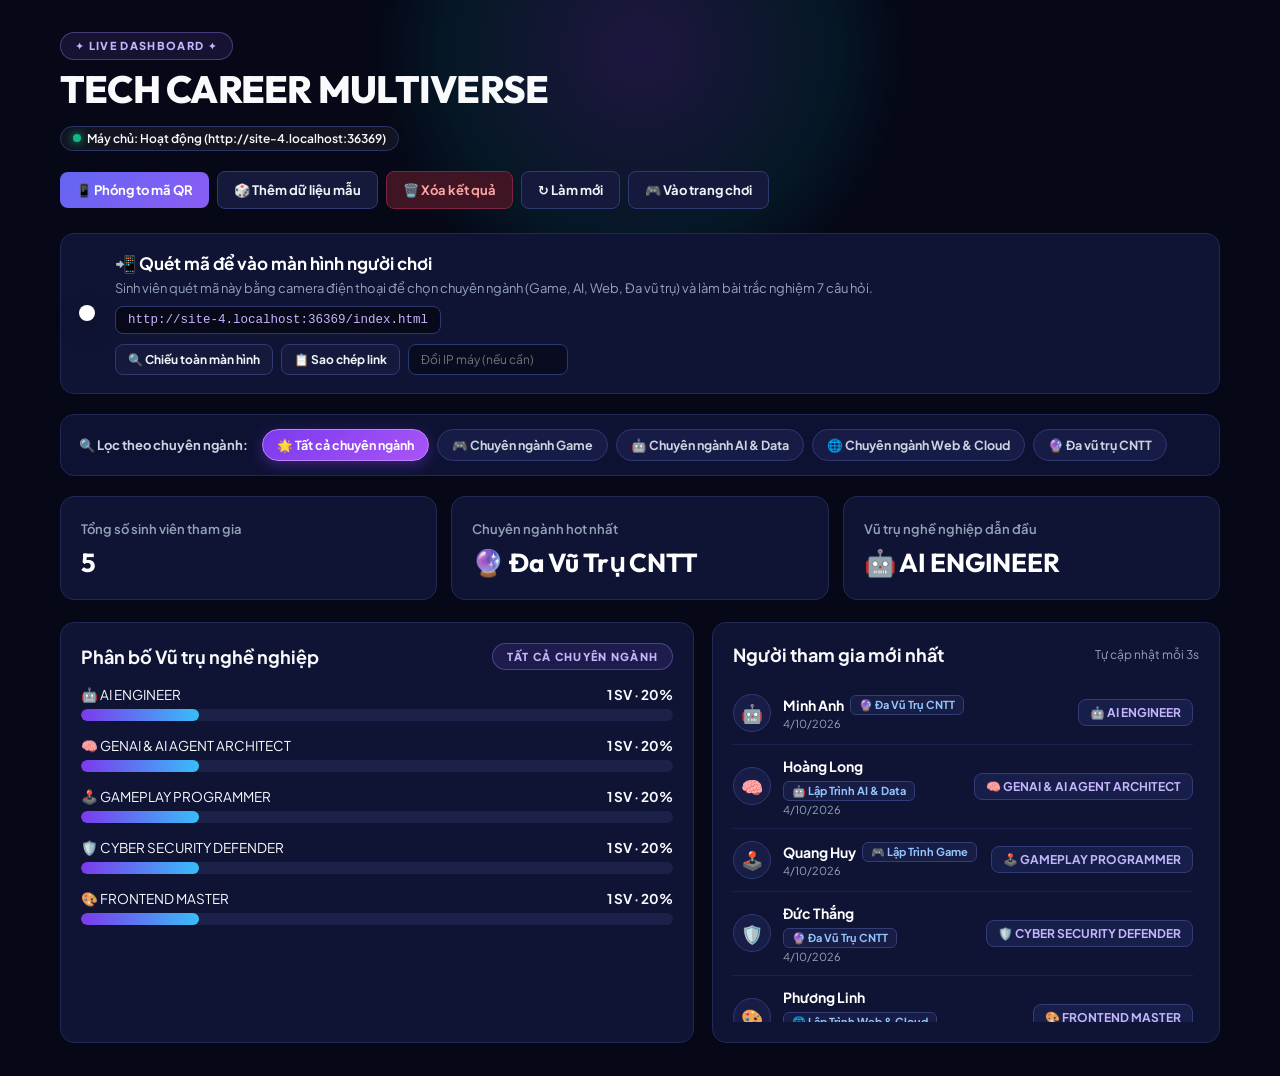
==== admin.html @ b435159c "feat: add multi-major expansion for Game Dev, AI Programming, Web Cloud and IT Multiverse with rich " ====
<!doctype html>
<html lang="vi">
<head>
  <meta charset="UTF-8">
  <meta name="viewport" content="width=device-width,initial-scale=1">
  <title>Tech & Game & AI Multiverse — Live Admin Dashboard</title>
  <link rel="stylesheet" href="css/style.css">
  <link rel="preconnect" href="https://fonts.googleapis.com">
  <link rel="preconnect" href="https://fonts.gstatic.com" crossorigin>
  <link href="https://fonts.googleapis.com/css2?family=Outfit:wght@400;500;600;700;800;900&family=Plus+Jakarta+Sans:wght@400;500;600;700&display=swap" rel="stylesheet">
</head>
<body class="admin-body">
  <div class="bg-glow"></div>
  <main class="admin">
    <header>
      <div>
        <div class="badge">✦ LIVE DASHBOARD ✦</div>
        <h1>TECH CAREER MULTIVERSE</h1>
        <div class="status-pill" id="statusBadge">
          <span class="status-dot" id="statusDot"></span>
          <span id="statusText">Đang kết nối máy chủ...</span>
        </div>
      </div>
      <div class="admin-toolbar">
        <button class="secondary btn-accent" onclick="openQrModal()">📱 Phóng to mã QR</button>
        <button class="secondary" onclick="seedDemoData()">🎲 Thêm dữ liệu mẫu</button>
        <button class="secondary btn-danger" onclick="resetAllData()">🗑️ Xóa kết quả</button>
        <button class="secondary" onclick="loadDashboard()">↻ Làm mới</button>
        <a href="index.html" class="secondary" style="text-decoration:none;display:inline-flex;align-items:center;">🎮 Vào trang chơi</a>
      </div>
    </header>

    <!-- QR Code Quick Card -->
    <section class="qr-card">
      <div id="qrCodePreview" class="qr-container"></div>
      <div class="qr-info">
        <h3>📲 Quét mã để vào màn hình người chơi</h3>
        <p>Sinh viên quét mã này bằng camera điện thoại để chọn chuyên ngành (Game, AI, Web, Đa vũ trụ) và làm bài trắc nghiệm 7 câu hỏi.</p>
        <div>
          <span class="qr-url-badge" id="playerUrlDisplay">Đang tải link...</span>
        </div>
        <div class="qr-actions">
          <button type="button" class="secondary btn-sm" onclick="openQrModal()">🔍 Chiếu toàn màn hình</button>
          <button type="button" class="secondary btn-sm" onclick="copyPlayerUrl()">📋 Sao chép link</button>
          <input type="text" id="customHostInput" class="qr-ip-input" placeholder="Đổi IP máy (nếu cần)" title="Nhập IP LAN (ví dụ: 192.168.1.8) rồi ấn Enter">
        </div>
      </div>
    </section>

    <!-- Track Filter Bar -->
    <section class="filter-section">
      <div class="filter-title">🔍 Lọc theo chuyên ngành:</div>
      <div class="filter-pills" id="trackFilterPills">
        <button type="button" class="filter-pill active" data-filter="all">🌟 Tất cả chuyên ngành</button>
        <button type="button" class="filter-pill" data-filter="gameDev">🎮 Chuyên ngành Game</button>
        <button type="button" class="filter-pill" data-filter="aiFuture">🤖 Chuyên ngành AI & Data</button>
        <button type="button" class="filter-pill" data-filter="webDev">🌐 Chuyên ngành Web & Cloud</button>
        <button type="button" class="filter-pill" data-filter="itGeneral">🔮 Đa vũ trụ CNTT</button>
      </div>
    </section>

    <!-- Metrics -->
    <section class="stats">
      <div class="metric">
        <span>Tổng số sinh viên tham gia</span>
        <strong id="total">0</strong>
      </div>
      <div class="metric">
        <span>Chuyên ngành hot nhất</span>
        <strong id="topTrack">—</strong>
      </div>
      <div class="metric">
        <span>Vũ trụ nghề nghiệp dẫn đầu</span>
        <strong id="leader">—</strong>
      </div>
    </section>

    <!-- Distribution & Participants Grid -->
    <section class="admin-grid">
      <div class="panel">
        <div style="display:flex;justify-content:space-between;align-items:center;margin-bottom:16px;">
          <h2 style="margin:0;">Phân bố Vũ trụ nghề nghiệp</h2>
          <span id="distributionTrackName" class="badge">TẤT CẢ</span>
        </div>
        <div id="bars"></div>
      </div>
      <div class="panel">
        <div style="display:flex;justify-content:space-between;align-items:center;margin-bottom:16px;">
          <h2 style="margin:0;">Người tham gia mới nhất</h2>
          <small id="updateNotice" style="color:var(--muted);font-size:12px;">Tự cập nhật mỗi 3s</small>
        </div>
        <div id="recent"></div>
      </div>
    </section>
  </main>

  <!-- Fullscreen QR Modal for Projectors -->
  <div id="qrModal" class="modal-overlay" onclick="closeQrModal(event)">
    <div class="modal-content" onclick="event.stopPropagation()">
      <button class="modal-close" onclick="closeQrModal()">&times;</button>
      <div class="badge">THAM GIA NGAY</div>
      <h2 style="margin:12px 0 6px">Quét mã để chọn chuyên ngành & khám phá</h2>
      <p style="margin:0 0 14px;color:var(--muted)">Dùng camera điện thoại để quét mã bên dưới:</p>
      <div id="bigQrCode" class="big-qr"></div>
      <div class="qr-url-badge" id="modalUrlDisplay" style="font-size:14px;margin-bottom:12px"></div>
      <p class="tiny" style="color:var(--muted)">Hỗ trợ Game Dev, Lập trình AI, Web Dev và Đa vũ trụ CNTT</p>
    </div>
  </div>

  <script src="js/qrcode.min.js"></script>
  <script src="js/admin.js"></script>
</body>
</html>
---- css/style.css ----
/* =========================================================
   TECH & GAME & AI CAREER MULTIVERSE — DESIGN SYSTEM
   ========================================================= */

* {
  box-sizing: border-box;
}

:root {
  --bg: #070918;
  --bg-gradient: radial-gradient(circle at 50% -20%, #2f1d64 0%, #0d1028 45%, #070918 80%);
  --card: rgba(16, 20, 48, 0.92);
  --card-border: rgba(99, 102, 241, 0.22);
  --card-hover: rgba(26, 32, 72, 0.95);
  --text: #f8fafc;
  --muted: #94a3b8;
  --line: #222953;
  --accent: #8b5cf6;
  --accent-light: #c084fc;
  --accent-glow: rgba(139, 92, 246, 0.35);
  --game-color: #ff6b81;
  --ai-color: #00d2d3;
  --web-color: #54a0ff;
  --radius-lg: 24px;
  --radius-md: 14px;
  --radius-sm: 8px;
}

body {
  margin: 0;
  font-family: 'Plus Jakarta Sans', 'Outfit', Inter, ui-sans-serif, system-ui, -apple-system, sans-serif;
  background: var(--bg-gradient);
  background-color: var(--bg);
  color: var(--text);
  min-height: 100vh;
  position: relative;
  overflow-x: hidden;
  -webkit-font-smoothing: antialiased;
}

.bg-glow {
  position: fixed;
  top: -150px;
  left: 50%;
  transform: translateX(-50%);
  width: 650px;
  height: 400px;
  background: radial-gradient(circle, rgba(139, 92, 246, 0.18) 0%, rgba(0, 210, 211, 0.08) 50%, transparent 70%);
  pointer-events: none;
  z-index: 0;
}

button, input, select {
  font: inherit;
}

.shell {
  min-height: 100vh;
  display: grid;
  place-items: center;
  padding: 24px 16px;
  position: relative;
  z-index: 1;
}

.card {
  width: min(100%, 580px);
  background: var(--card);
  backdrop-filter: blur(16px);
  -webkit-backdrop-filter: blur(16px);
  border: 1px solid var(--card-border);
  border-radius: var(--radius-lg);
  padding: 30px 24px;
  box-shadow: 0 25px 80px rgba(0, 0, 0, 0.55), 0 0 40px rgba(139, 92, 246, 0.08);
}

.hero {
  text-align: center;
}

.badge {
  display: inline-flex;
  align-items: center;
  gap: 6px;
  padding: 6px 14px;
  background: rgba(139, 92, 246, 0.12);
  border: 1px solid rgba(167, 139, 250, 0.35);
  border-radius: 999px;
  font-size: 11px;
  font-weight: 800;
  letter-spacing: 0.12em;
  color: #c4b5fd;
  text-transform: uppercase;
}

.orbit {
  font-size: 52px;
  margin: 18px 0 6px;
  display: inline-block;
  animation: floatOrb 3s ease-in-out infinite alternate;
}

@keyframes floatOrb {
  0% { transform: translateY(0px) rotate(0deg); }
  100% { transform: translateY(-8px) rotate(6deg); }
}

h1 {
  font-family: 'Outfit', sans-serif;
  font-size: clamp(30px, 7vw, 44px);
  font-weight: 800;
  line-height: 1.15;
  margin: 12px 0 10px;
  letter-spacing: -0.02em;
}

h1 span {
  background: linear-gradient(135deg, #a78bfa 0%, #38bdf8 50%, #f472b6 100%);
  -webkit-background-clip: text;
  -webkit-text-fill-color: transparent;
}

.hero-sub {
  color: var(--muted);
  line-height: 1.6;
  font-size: 14.5px;
  margin: 0 0 20px;
}

form {
  text-align: left;
  margin-top: 20px;
}

.form-group {
  margin-bottom: 20px;
}

label {
  display: block;
  font-size: 13.5px;
  font-weight: 700;
  margin: 0 0 9px;
  color: #e2e8f0;
}

input {
  width: 100%;
  padding: 15px 18px;
  border-radius: var(--radius-md);
  border: 1px solid #333d6b;
  background: #090c20;
  color: #fff;
  font-size: 15px;
  outline: none;
  transition: all 0.2s ease;
}

input:focus {
  border-color: #8b5cf6;
  box-shadow: 0 0 0 3px rgba(139, 92, 246, 0.25);
  background: #0d122e;
}

/* Track Selector Grid */
.track-grid {
  display: grid;
  grid-template-columns: 1fr;
  gap: 10px;
}

@media(min-width: 480px) {
  .track-grid {
    grid-template-columns: 1fr 1fr;
  }
}

.track-card {
  position: relative;
  display: flex;
  align-items: flex-start;
  gap: 12px;
  padding: 13px 14px;
  background: #111638;
  border: 1.5px solid #28305e;
  border-radius: var(--radius-md);
  cursor: pointer;
  transition: all 0.2s cubic-bezier(0.4, 0, 0.2, 1);
}

.track-card input[type="radio"] {
  display: none;
}

.track-card:hover {
  border-color: #7c6cf7;
  background: #171d49;
  transform: translateY(-2px);
}

.track-card.active {
  border-color: #a78bfa;
  background: linear-gradient(145deg, #1b204f 0%, #291e52 100%);
  box-shadow: 0 8px 24px rgba(139, 92, 246, 0.25), inset 0 0 0 1px rgba(167, 139, 250, 0.4);
}

.track-icon {
  font-size: 24px;
  flex-shrink: 0;
  line-height: 1;
  margin-top: 2px;
}

.track-text strong {
  display: block;
  font-size: 13.5px;
  color: #f1f5f9;
  font-weight: 700;
}

.track-text span {
  display: block;
  font-size: 11px;
  color: var(--muted);
  line-height: 1.35;
  margin-top: 3px;
}

.track-card.active .track-text strong {
  color: #c4b5fd;
}

button.btn-start, .btn-primary {
  width: 100%;
  border: 0;
  border-radius: var(--radius-md);
  padding: 16px;
  margin-top: 10px;
  background: linear-gradient(135deg, #7c3aed 0%, #a855f7 50%, #ec4899 100%);
  color: white;
  font-weight: 800;
  font-size: 15px;
  cursor: pointer;
  box-shadow: 0 10px 30px rgba(124, 58, 237, 0.4);
  transition: all 0.2s ease;
}

button.btn-start:hover, .btn-primary:hover {
  transform: translateY(-2px);
  box-shadow: 0 14px 38px rgba(124, 58, 237, 0.55);
}

button.btn-start:disabled {
  opacity: 0.6;
  cursor: not-allowed;
  transform: none;
}

.tiny {
  font-size: 12px;
  color: var(--muted);
  margin-top: 14px;
}

.hero-actions {
  margin-top: 18px;
  display: flex;
  flex-direction: column;
  gap: 10px;
}

.admin-link {
  font-size: 12.5px;
  color: #94a3b8;
  text-decoration: none;
  transition: color 0.2s;
}

.admin-link:hover {
  color: #c4b5fd;
  text-decoration: underline;
}

/* =========================================================
   GAME SCREEN
   ========================================================= */

.game-card {
  width: min(100%, 640px);
}

.game-header {
  display: flex;
  justify-content: space-between;
  align-items: center;
  gap: 12px;
  padding-bottom: 16px;
  border-bottom: 1px solid var(--line);
  margin-bottom: 16px;
}

.user-chip {
  display: inline-flex;
  align-items: center;
  gap: 8px;
  background: #151a3f;
  padding: 5px 12px;
  border-radius: 999px;
  border: 1px solid #2b3366;
}

.user-avatar {
  font-size: 14px;
}

.user-name {
  font-size: 13px;
  font-weight: 700;
  color: #e2e8f0;
}

.topline {
  display: flex;
  align-items: center;
  justify-content: space-between;
  color: var(--muted);
  font-size: 13px;
}

.counter-badge {
  background: #202758;
  padding: 3px 10px;
  border-radius: 999px;
  font-weight: 800;
  color: #c4b5fd;
  font-size: 12px;
}

.progress {
  height: 8px;
  background: #1b2046;
  border-radius: 20px;
  margin: 12px 0 22px;
  overflow: hidden;
}

.progress i {
  display: block;
  height: 100%;
  width: 0;
  background: linear-gradient(90deg, #7c3aed, #06b6d4, #f43f5e);
  transition: width 0.3s cubic-bezier(0.4, 0, 0.2, 1);
}

.question-box {
  margin-bottom: 22px;
}

.question-box h2 {
  font-size: 19px;
  line-height: 1.45;
  margin: 0;
  font-weight: 700;
  color: #ffffff;
}

.q-num {
  color: #a78bfa;
  font-weight: 800;
}

.answers {
  display: grid;
  gap: 11px;
}

.answer {
  margin: 0;
  text-align: left;
  background: #14193d;
  border: 1px solid #2d3669;
  border-radius: var(--radius-md);
  padding: 14px 16px;
  font-weight: 600;
  font-size: 14px;
  color: #f1f5f9;
  cursor: pointer;
  display: flex;
  align-items: flex-start;
  gap: 12px;
  line-height: 1.45;
  transition: all 0.18s ease;
}

.answer:hover {
  border-color: #8b5cf6;
  background: #1d2354;
  transform: translateX(3px);
  box-shadow: 0 4px 16px rgba(139, 92, 246, 0.2);
}

.answer-index {
  display: inline-flex;
  align-items: center;
  justify-content: center;
  width: 24px;
  height: 24px;
  border-radius: 6px;
  background: #252e68;
  color: #c4b5fd;
  font-size: 12px;
  font-weight: 800;
  flex-shrink: 0;
}

/* =========================================================
   RESULT SCREEN
   ========================================================= */

.result-card {
  text-align: center;
  width: min(100%, 640px);
}

.result-header {
  display: flex;
  justify-content: space-between;
  align-items: center;
  padding-bottom: 14px;
  border-bottom: 1px solid var(--line);
  margin-bottom: 16px;
}

.user-greeting {
  font-size: 13px;
  color: var(--muted);
}

.user-greeting b {
  color: #fff;
}

.result-icon {
  font-size: 72px;
  margin: 10px 0 6px;
  filter: drop-shadow(0 0 25px rgba(167, 139, 250, 0.5));
  animation: pulseIcon 2s ease-in-out infinite alternate;
}

@keyframes pulseIcon {
  0% { transform: scale(1); }
  100% { transform: scale(1.08); }
}

.eyebrow {
  text-transform: uppercase;
  font-size: 11.5px;
  font-weight: 800;
  letter-spacing: 0.16em;
  color: #a78bfa;
  margin-bottom: 6px;
}

.result-card h1 {
  font-size: clamp(28px, 6vw, 36px);
  margin: 0 0 4px;
  letter-spacing: -0.01em;
}

.result-sub {
  font-size: 14px;
  font-weight: 600;
  color: #38bdf8;
  margin: 0 0 16px;
}

.result-desc {
  color: #cbd5e1;
  font-size: 14px;
  line-height: 1.6;
  text-align: left;
  background: #13173c;
  border: 1px solid #283060;
  border-radius: var(--radius-md);
  padding: 16px;
  margin-bottom: 18px;
}

/* Skills Box */
.skills-box {
  text-align: left;
  margin-bottom: 18px;
  background: #111537;
  border: 1px solid #272f60;
  border-radius: var(--radius-md);
  padding: 14px 16px;
}

.skills-title {
  display: block;
  font-size: 12.5px;
  font-weight: 700;
  color: #f1f5f9;
  margin-bottom: 10px;
}

.skills-pills {
  display: flex;
  flex-wrap: wrap;
  gap: 8px;
}

.skill-pill {
  display: inline-block;
  background: rgba(139, 92, 246, 0.15);
  border: 1px solid rgba(167, 139, 250, 0.35);
  color: #ddd6fe;
  font-size: 12px;
  font-weight: 600;
  padding: 4px 11px;
  border-radius: 999px;
}

/* Advice Card */
.advice-card {
  display: flex;
  align-items: flex-start;
  gap: 12px;
  text-align: left;
  background: linear-gradient(135deg, rgba(234, 179, 8, 0.08) 0%, rgba(139, 92, 246, 0.08) 100%);
  border: 1px solid rgba(234, 179, 8, 0.25);
  border-radius: var(--radius-md);
  padding: 14px 16px;
  margin-bottom: 22px;
}

.advice-icon {
  font-size: 22px;
  line-height: 1;
  margin-top: 2px;
}

.advice-content strong {
  display: block;
  font-size: 13px;
  color: #fef08a;
  margin-bottom: 3px;
}

.advice-content p {
  margin: 0;
  font-size: 13px;
  color: #e2e8f0;
  line-height: 1.5;
}

/* Score Section */
.score-section {
  text-align: left;
  margin-bottom: 22px;
}

.score-section h3 {
  font-size: 14px;
  color: var(--muted);
  margin: 0 0 12px;
}

.score-list {
  display: grid;
  gap: 10px;
}

.score-row {
  margin: 0;
}

.score-head {
  display: flex;
  justify-content: space-between;
  font-size: 13px;
  margin-bottom: 5px;
  color: #e2e8f0;
}

.score-head span {
  display: flex;
  align-items: center;
  gap: 6px;
}

.mini-bar {
  height: 8px;
  background: #1e2450;
  border-radius: 9px;
  overflow: hidden;
}

.mini-bar i {
  display: block;
  height: 100%;
  background: linear-gradient(90deg, #8b5cf6, #38bdf8);
  border-radius: 9px;
  transition: width 0.4s ease;
}

.result-actions {
  display: flex;
  flex-direction: column;
  gap: 10px;
}

/* =========================================================
   ADMIN DASHBOARD
   ========================================================= */

.admin-body {
  background: #060817;
}

.admin {
  max-width: 1200px;
  margin: auto;
  padding: 32px 20px;
  position: relative;
  z-index: 1;
}

.admin header {
  display: flex;
  justify-content: space-between;
  align-items: center;
  gap: 20px;
  flex-wrap: wrap;
  margin-bottom: 24px;
}

.admin header h1 {
  font-size: clamp(28px, 5vw, 38px);
  margin: 8px 0;
}

.secondary {
  width: auto;
  background: #151a3d;
  border: 1px solid #303a70;
  color: #f1f5f9;
  border-radius: var(--radius-sm);
  padding: 10px 16px;
  margin: 0;
  font-size: 13px;
  font-weight: 700;
  cursor: pointer;
  transition: all 0.2s ease;
}

.secondary:hover {
  background: #1e2555;
  border-color: #8b5cf6;
}

/* Filter Section */
.filter-section {
  background: #0e1232;
  border: 1px solid var(--line);
  border-radius: var(--radius-md);
  padding: 14px 18px;
  margin-bottom: 20px;
  display: flex;
  align-items: center;
  gap: 14px;
  flex-wrap: wrap;
}

.filter-title {
  font-size: 13px;
  font-weight: 700;
  color: #cbd5e1;
}

.filter-pills {
  display: flex;
  gap: 8px;
  flex-wrap: wrap;
}

.filter-pill {
  width: auto;
  margin: 0;
  padding: 7px 14px;
  font-size: 12.5px;
  font-weight: 700;
  border-radius: 999px;
  background: #161c46;
  border: 1px solid #2d3870;
  color: #cbd5e1;
  cursor: pointer;
  transition: all 0.2s ease;
}

.filter-pill:hover {
  border-color: #8b5cf6;
  color: #fff;
}

.filter-pill.active {
  background: linear-gradient(135deg, #7c3aed, #a855f7);
  border-color: #c084fc;
  color: #fff;
  box-shadow: 0 4px 14px rgba(124, 58, 237, 0.4);
}

.stats {
  display: grid;
  grid-template-columns: 1fr;
  gap: 14px;
  margin-bottom: 22px;
}

@media(min-width: 768px) {
  .stats {
    grid-template-columns: repeat(3, 1fr);
  }
}

.metric, .panel {
  background: #0f1435;
  border: 1px solid var(--line);
  border-radius: var(--radius-md);
  padding: 20px;
}

.metric span {
  color: var(--muted);
  font-size: 13px;
  font-weight: 600;
}

.metric strong {
  display: block;
  font-size: 26px;
  margin-top: 8px;
  color: #fff;
  font-family: 'Outfit', sans-serif;
  letter-spacing: -0.01em;
}

.admin-grid {
  display: grid;
  gap: 18px;
}

@media(min-width: 860px) {
  .admin-grid {
    grid-template-columns: 1.25fr 1fr;
  }
}

.panel h2 {
  margin: 0 0 16px;
  font-size: 18px;
}

.dash-row {
  margin: 16px 0;
}

.dash-head {
  display: flex;
  justify-content: space-between;
  gap: 10px;
  margin-bottom: 6px;
  font-size: 13.5px;
}

.dash-bar {
  height: 12px;
  background: #1b2149;
  border-radius: 10px;
  overflow: hidden;
}

.dash-bar i {
  display: block;
  height: 100%;
  background: linear-gradient(90deg, #7c3aed, #38bdf8);
  border-radius: 10px;
  transition: width 0.3s ease;
}

/* QR Code & Modal */
.qr-card {
  display: flex;
  align-items: center;
  gap: 20px;
  background: #0f1435;
  border: 1px solid var(--line);
  border-radius: var(--radius-md);
  padding: 18px;
  margin-bottom: 20px;
  flex-wrap: wrap;
}

.qr-container {
  background: #fff;
  padding: 8px;
  border-radius: 12px;
  display: inline-flex;
  justify-content: center;
  align-items: center;
  box-shadow: 0 8px 24px rgba(0, 0, 0, 0.4);
}

.qr-container img, .qr-container canvas {
  display: block;
  max-width: 100%;
  height: auto;
}

.qr-info {
  flex: 1;
  min-width: 240px;
}

.qr-info h3 {
  margin: 0 0 6px;
  font-size: 17px;
  color: #fff;
}

.qr-info p {
  margin: 0 0 10px;
  font-size: 13px;
  color: var(--muted);
}

.qr-url-badge {
  display: inline-block;
  padding: 6px 12px;
  background: #070919;
  border: 1px solid #2d3870;
  border-radius: 8px;
  font-family: monospace;
  font-size: 12.5px;
  color: #c4b5fd;
  word-break: break-all;
  margin-bottom: 10px;
}

.qr-actions {
  display: flex;
  gap: 8px;
  flex-wrap: wrap;
  align-items: center;
}

.btn-sm {
  padding: 7px 12px;
  font-size: 12px;
}

.qr-ip-input {
  padding: 7px 12px;
  font-size: 12px;
  border-radius: var(--radius-sm);
  border: 1px solid #2d3870;
  background: #090c20;
  color: #fff;
  width: 160px;
}

/* Modal */
.modal-overlay {
  position: fixed;
  top: 0;
  left: 0;
  width: 100vw;
  height: 100vh;
  background: rgba(5, 7, 20, 0.88);
  backdrop-filter: blur(10px);
  display: none;
  place-items: center;
  z-index: 9999;
  padding: 20px;
}

.modal-overlay.active {
  display: grid;
}

.modal-content {
  background: #101438;
  border: 1px solid #3d4988;
  border-radius: var(--radius-lg);
  padding: 32px;
  text-align: center;
  max-width: 480px;
  width: 100%;
  box-shadow: 0 30px 90px rgba(0, 0, 0, 0.85);
  position: relative;
  animation: modalPop 0.22s ease-out;
}

@keyframes modalPop {
  from { opacity: 0; transform: scale(0.92); }
  to { opacity: 1; transform: scale(1); }
}

.modal-close {
  position: absolute;
  top: 16px;
  right: 16px;
  background: none;
  border: none;
  color: var(--muted);
  font-size: 24px;
  cursor: pointer;
  width: auto;
  padding: 4px 10px;
  margin: 0;
}

.modal-close:hover {
  color: #fff;
}

.big-qr {
  background: #fff;
  padding: 14px;
  border-radius: 16px;
  display: inline-block;
  margin: 16px auto;
  box-shadow: 0 12px 36px rgba(0, 0, 0, 0.5);
}

.big-qr img, .big-qr canvas {
  display: block;
}

.share-trigger {
  margin-top: 10px;
  background: none;
  border: 1px dashed #3a4680;
  color: #c4b5fd;
  font-size: 13px;
  padding: 11px;
  border-radius: var(--radius-md);
  cursor: pointer;
  width: 100%;
  transition: all 0.2s;
}

.share-trigger:hover {
  border-color: #8b5cf6;
  background: rgba(139, 92, 246, 0.08);
}

/* Status & Toolbar */
.status-pill {
  display: inline-flex;
  align-items: center;
  gap: 6px;
  padding: 4px 12px;
  border-radius: 999px;
  font-size: 12px;
  font-weight: 600;
  background: rgba(255, 255, 255, 0.05);
  border: 1px solid #2b3566;
  margin-top: 6px;
}

.status-dot {
  width: 8px;
  height: 8px;
  border-radius: 50%;
  background: #10b981;
  box-shadow: 0 0 8px #10b981;
}

.status-dot.offline {
  background: #ef4444;
  box-shadow: 0 0 8px #ef4444;
}

.admin-toolbar {
  display: flex;
  gap: 8px;
  flex-wrap: wrap;
  align-items: center;
}

.btn-danger {
  background: #3f1523;
  border: 1px solid #7c2440;
  color: #fca5a5;
}

.btn-danger:hover {
  background: #5b1b31;
  border-color: #ef4444;
  color: #fff;
}

.btn-accent {
  background: linear-gradient(135deg, #6366f1, #8b5cf6);
  color: #fff;
  border: 0;
}

.person-row {
  display: flex;
  align-items: center;
  justify-content: space-between;
  padding: 12px 0;
  border-bottom: 1px solid #1c234f;
  gap: 12px;
}

.person-row:last-child {
  border-bottom: 0;
}

.person-avatar {
  width: 38px;
  height: 38px;
  border-radius: 50%;
  background: #171d46;
  border: 1px solid #2f3a74;
  display: flex;
  align-items: center;
  justify-content: center;
  font-size: 18px;
  flex-shrink: 0;
}

.person-main {
  flex: 1;
  min-width: 0;
}

.person-name {
  font-weight: 700;
  font-size: 14px;
  color: #fff;
  white-space: nowrap;
  overflow: hidden;
  text-overflow: ellipsis;
}

.track-tag {
  display: inline-block;
  font-size: 11px;
  font-weight: 700;
  background: #171d44;
  border: 1px solid #333d76;
  color: #93c5fd;
  padding: 2px 8px;
  border-radius: 6px;
}

.person-time {
  font-size: 11px;
  color: var(--muted);
  display: block;
  margin-top: 2px;
}

.person-tag {
  padding: 5px 11px;
  border-radius: 8px;
  background: #171e49;
  border: 1px solid #323d78;
  font-size: 12px;
  font-weight: 700;
  color: #c4b5fd;
  white-space: nowrap;
}

/* Scrollable Container */
#recent {
  max-height: 340px;
  overflow-y: auto;
  padding-right: 6px;
  scrollbar-width: thin;
  scrollbar-color: #384584 transparent;
}

#recent::-webkit-scrollbar {
  width: 6px;
}

#recent::-webkit-scrollbar-track {
  background: rgba(255, 255, 255, 0.03);
  border-radius: 10px;
}

#recent::-webkit-scrollbar-thumb {
  background: #384584;
  border-radius: 10px;
}

#recent::-webkit-scrollbar-thumb:hover {
  background: #6366f1;
}

@media(min-width: 800px) {
  .card {
    padding: 36px 32px;
  }
}
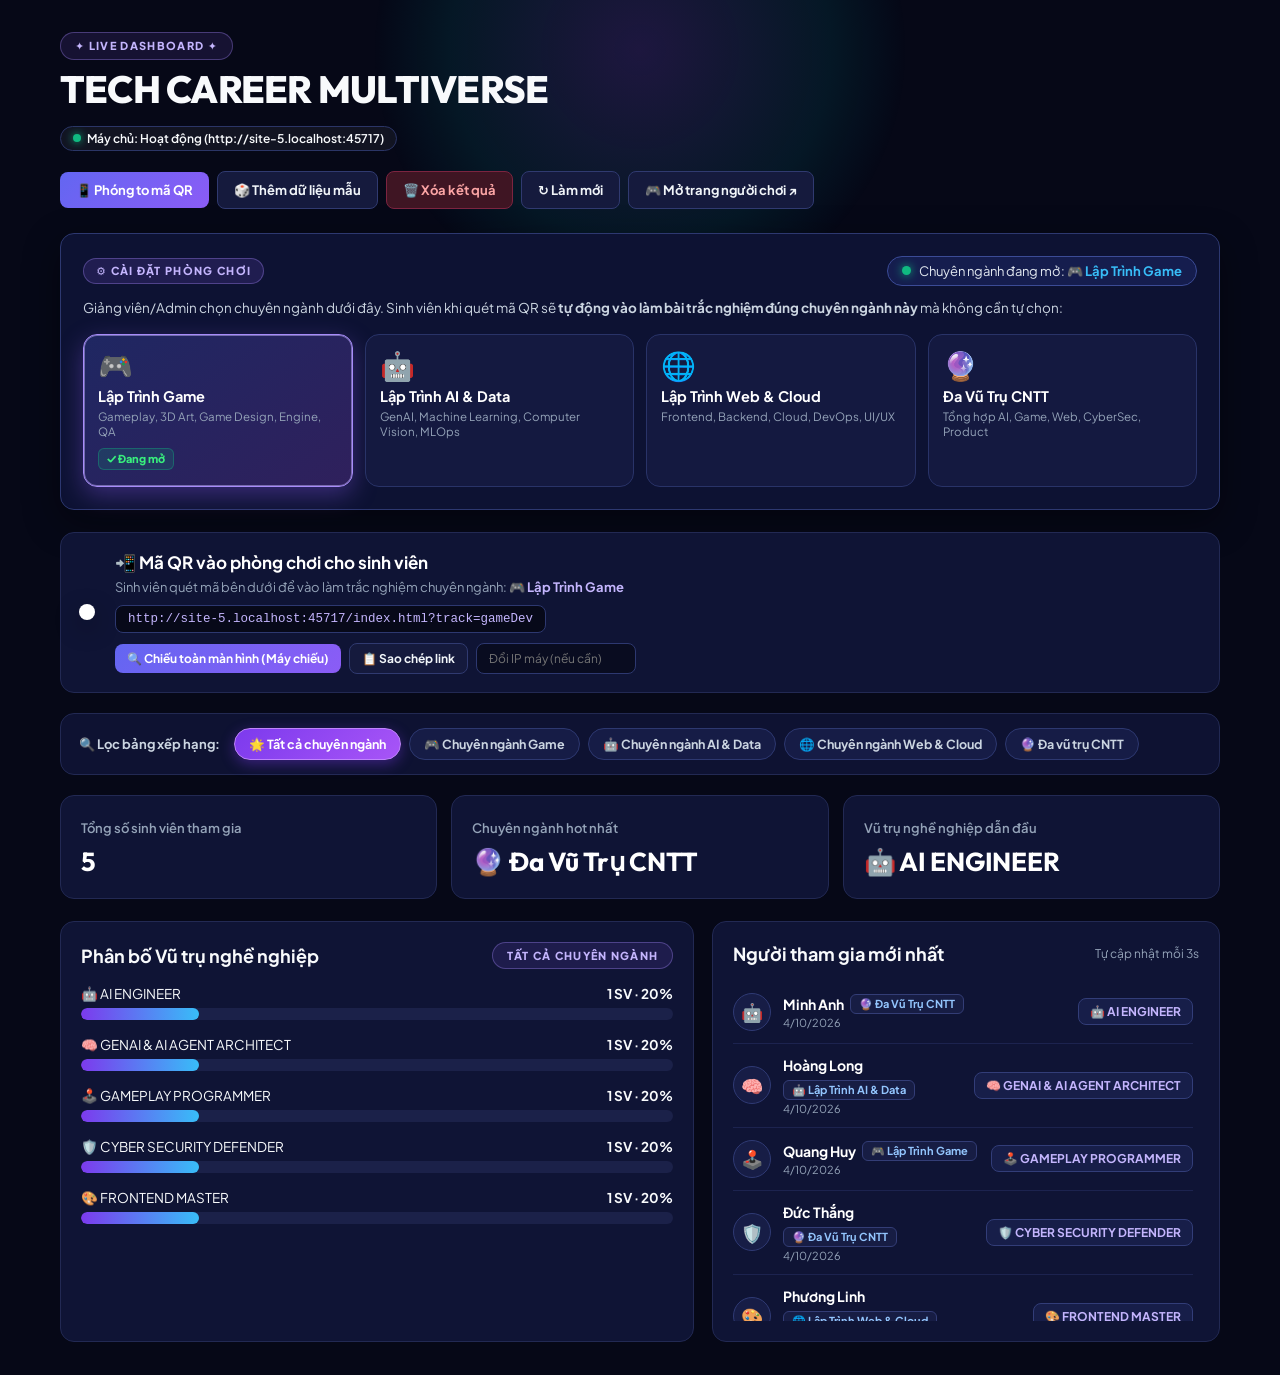
==== commit 6b34eedc: "fix: transfer major track selection to Admin control with real-time QR synchronization and simplifie" ====
--- a/admin.html
+++ b/admin.html
@@ -26,21 +26,71 @@
         <button class="secondary" onclick="seedDemoData()">🎲 Thêm dữ liệu mẫu</button>
         <button class="secondary btn-danger" onclick="resetAllData()">🗑️ Xóa kết quả</button>
         <button class="secondary" onclick="loadDashboard()">↻ Làm mới</button>
-        <a href="index.html" class="secondary" style="text-decoration:none;display:inline-flex;align-items:center;">🎮 Vào trang chơi</a>
+        <a href="index.html" target="_blank" class="secondary" style="text-decoration:none;display:inline-flex;align-items:center;">🎮 Mở trang người chơi ↗</a>
       </div>
     </header>
+
+    <!-- ADMIN TRACK CONTROLLER: Cài đặt chuyên ngành mở cho sinh viên -->
+    <section class="admin-control-card">
+      <div class="control-header">
+        <div class="control-badge">⚙️ CÀI ĐẶT PHÒNG CHƠI</div>
+        <div class="active-room-pill" id="activeRoomPill">
+          <span class="pulse-dot"></span>
+          <span>Chuyên ngành đang mở: <b id="activeTrackNameDisplay">🎮 Lập Trình Game</b></span>
+        </div>
+      </div>
+      <p class="control-desc">Giảng viên/Admin chọn chuyên ngành dưới đây. Sinh viên khi quét mã QR sẽ <b>tự động vào làm bài trắc nghiệm đúng chuyên ngành này</b> mà không cần tự chọn:</p>
+      
+      <div class="admin-track-selector" id="adminTrackSelector">
+        <button type="button" class="admin-track-btn" data-track="gameDev" onclick="setActiveTrack('gameDev')">
+          <span class="btn-icon">🎮</span>
+          <div class="btn-text">
+            <strong>Lập Trình Game</strong>
+            <small>Gameplay, 3D Art, Game Design, Engine, QA</small>
+          </div>
+          <span class="btn-check">✓ Đang mở</span>
+        </button>
+
+        <button type="button" class="admin-track-btn" data-track="aiFuture" onclick="setActiveTrack('aiFuture')">
+          <span class="btn-icon">🤖</span>
+          <div class="btn-text">
+            <strong>Lập Trình AI & Data</strong>
+            <small>GenAI, Machine Learning, Computer Vision, MLOps</small>
+          </div>
+          <span class="btn-check">✓ Đang mở</span>
+        </button>
+
+        <button type="button" class="admin-track-btn" data-track="webDev" onclick="setActiveTrack('webDev')">
+          <span class="btn-icon">🌐</span>
+          <div class="btn-text">
+            <strong>Lập Trình Web & Cloud</strong>
+            <small>Frontend, Backend, Cloud, DevOps, UI/UX</small>
+          </div>
+          <span class="btn-check">✓ Đang mở</span>
+        </button>
+
+        <button type="button" class="admin-track-btn" data-track="itGeneral" onclick="setActiveTrack('itGeneral')">
+          <span class="btn-icon">🔮</span>
+          <div class="btn-text">
+            <strong>Đa Vũ Trụ CNTT</strong>
+            <small>Tổng hợp AI, Game, Web, CyberSec, Product</small>
+          </div>
+          <span class="btn-check">✓ Đang mở</span>
+        </button>
+      </div>
+    </section>
 
     <!-- QR Code Quick Card -->
     <section class="qr-card">
       <div id="qrCodePreview" class="qr-container"></div>
       <div class="qr-info">
-        <h3>📲 Quét mã để vào màn hình người chơi</h3>
-        <p>Sinh viên quét mã này bằng camera điện thoại để chọn chuyên ngành (Game, AI, Web, Đa vũ trụ) và làm bài trắc nghiệm 7 câu hỏi.</p>
+        <h3>📲 Mã QR vào phòng chơi cho sinh viên</h3>
+        <p>Sinh viên quét mã bên dưới để vào làm trắc nghiệm chuyên ngành: <b id="qrTrackNotice" style="color:#c4b5fd;">🎮 Lập Trình Game</b></p>
         <div>
           <span class="qr-url-badge" id="playerUrlDisplay">Đang tải link...</span>
         </div>
         <div class="qr-actions">
-          <button type="button" class="secondary btn-sm" onclick="openQrModal()">🔍 Chiếu toàn màn hình</button>
+          <button type="button" class="secondary btn-sm btn-accent" onclick="openQrModal()">🔍 Chiếu toàn màn hình (Máy chiếu)</button>
           <button type="button" class="secondary btn-sm" onclick="copyPlayerUrl()">📋 Sao chép link</button>
           <input type="text" id="customHostInput" class="qr-ip-input" placeholder="Đổi IP máy (nếu cần)" title="Nhập IP LAN (ví dụ: 192.168.1.8) rồi ấn Enter">
         </div>
@@ -49,7 +99,7 @@
 
     <!-- Track Filter Bar -->
     <section class="filter-section">
-      <div class="filter-title">🔍 Lọc theo chuyên ngành:</div>
+      <div class="filter-title">🔍 Lọc bảng xếp hạng:</div>
       <div class="filter-pills" id="trackFilterPills">
         <button type="button" class="filter-pill active" data-filter="all">🌟 Tất cả chuyên ngành</button>
         <button type="button" class="filter-pill" data-filter="gameDev">🎮 Chuyên ngành Game</button>
@@ -96,14 +146,14 @@
 
   <!-- Fullscreen QR Modal for Projectors -->
   <div id="qrModal" class="modal-overlay" onclick="closeQrModal(event)">
-    <div class="modal-content" onclick="event.stopPropagation()">
+    <div class="modal-content modal-lg" onclick="event.stopPropagation()">
       <button class="modal-close" onclick="closeQrModal()">&times;</button>
       <div class="badge">THAM GIA NGAY</div>
-      <h2 style="margin:12px 0 6px">Quét mã để chọn chuyên ngành & khám phá</h2>
-      <p style="margin:0 0 14px;color:var(--muted)">Dùng camera điện thoại để quét mã bên dưới:</p>
+      <h2 style="margin:12px 0 4px">Quét mã để bắt đầu</h2>
+      <div class="modal-track-badge" id="modalTrackBadge">Chủ đề: 🎮 Lập Trình Game</div>
       <div id="bigQrCode" class="big-qr"></div>
       <div class="qr-url-badge" id="modalUrlDisplay" style="font-size:14px;margin-bottom:12px"></div>
-      <p class="tiny" style="color:var(--muted)">Hỗ trợ Game Dev, Lập trình AI, Web Dev và Đa vũ trụ CNTT</p>
+      <p class="tiny" style="color:var(--muted)">Sinh viên dùng camera điện thoại quét mã QR và chỉ cần nhập tên để bắt đầu bài trắc nghiệm</p>
     </div>
   </div>
 
--- a/css/style.css
+++ b/css/style.css
@@ -1107,4 +1107,224 @@
   .card {
     padding: 36px 32px;
   }
+}
+
+/* =========================================================
+   ACTIVE TRACK BANNER (STUDENT SCREEN)
+   ========================================================= */
+.active-track-banner {
+  background: linear-gradient(135deg, rgba(139, 92, 246, 0.16) 0%, rgba(56, 189, 248, 0.12) 100%);
+  border: 1.5px solid rgba(167, 139, 250, 0.4);
+  border-radius: var(--radius-md);
+  padding: 16px 18px;
+  margin: 18px 0 20px;
+  text-align: left;
+  box-shadow: 0 10px 30px rgba(139, 92, 246, 0.15);
+}
+
+.banner-top {
+  display: flex;
+  align-items: center;
+  gap: 8px;
+  margin-bottom: 8px;
+}
+
+.pulse-dot {
+  width: 9px;
+  height: 9px;
+  background: #10b981;
+  border-radius: 50%;
+  box-shadow: 0 0 10px #10b981;
+  animation: livePulse 1.8s infinite;
+}
+
+@keyframes livePulse {
+  0% { transform: scale(0.9); opacity: 0.8; }
+  50% { transform: scale(1.3); opacity: 1; box-shadow: 0 0 14px #10b981; }
+  100% { transform: scale(0.9); opacity: 0.8; }
+}
+
+.banner-label {
+  font-size: 11px;
+  font-weight: 800;
+  letter-spacing: 0.1em;
+  color: #a78bfa;
+}
+
+.banner-main {
+  display: flex;
+  align-items: center;
+  gap: 14px;
+}
+
+.banner-icon {
+  font-size: 36px;
+  line-height: 1;
+}
+
+.banner-text h3 {
+  margin: 0 0 3px;
+  font-size: 18px;
+  font-weight: 800;
+  color: #fff;
+}
+
+.banner-text p {
+  margin: 0;
+  font-size: 12.5px;
+  color: var(--muted);
+  line-height: 1.4;
+}
+
+/* =========================================================
+   ADMIN TRACK CONTROLLER PANEL
+   ========================================================= */
+.admin-control-card {
+  background: #0d1233;
+  border: 1.5px solid #2d3870;
+  border-radius: var(--radius-md);
+  padding: 22px;
+  margin-bottom: 22px;
+  box-shadow: 0 12px 36px rgba(0, 0, 0, 0.4);
+}
+
+.control-header {
+  display: flex;
+  justify-content: space-between;
+  align-items: center;
+  gap: 12px;
+  flex-wrap: wrap;
+  margin-bottom: 12px;
+}
+
+.control-badge {
+  font-size: 11px;
+  font-weight: 800;
+  letter-spacing: 0.12em;
+  color: #c4b5fd;
+  background: rgba(139, 92, 246, 0.15);
+  border: 1px solid rgba(167, 139, 250, 0.35);
+  padding: 5px 12px;
+  border-radius: 999px;
+}
+
+.active-room-pill {
+  display: inline-flex;
+  align-items: center;
+  gap: 8px;
+  background: #151d4e;
+  border: 1px solid #3b4b96;
+  padding: 6px 14px;
+  border-radius: 999px;
+  font-size: 13px;
+  color: #e2e8f0;
+}
+
+.active-room-pill b {
+  color: #38bdf8;
+}
+
+.control-desc {
+  font-size: 13.5px;
+  color: #cbd5e1;
+  margin: 0 0 16px;
+  line-height: 1.5;
+}
+
+.admin-track-selector {
+  display: grid;
+  grid-template-columns: 1fr;
+  gap: 12px;
+}
+
+@media(min-width: 600px) {
+  .admin-track-selector {
+    grid-template-columns: repeat(2, 1fr);
+  }
+}
+
+@media(min-width: 1024px) {
+  .admin-track-selector {
+    grid-template-columns: repeat(4, 1fr);
+  }
+}
+
+.admin-track-btn {
+  width: 100%;
+  margin: 0;
+  padding: 16px 14px;
+  background: #141940;
+  border: 1.5px solid #293368;
+  border-radius: var(--radius-md);
+  color: #fff;
+  cursor: pointer;
+  text-align: left;
+  display: flex;
+  flex-direction: column;
+  gap: 8px;
+  position: relative;
+  transition: all 0.22s ease;
+}
+
+.admin-track-btn:hover {
+  background: #1c2358;
+  border-color: #7c3aed;
+  transform: translateY(-2px);
+}
+
+.admin-track-btn.active {
+  background: linear-gradient(145deg, #1f2762 0%, #2f205c 100%);
+  border-color: #a78bfa;
+  box-shadow: 0 8px 24px rgba(139, 92, 246, 0.35), inset 0 0 0 1px rgba(196, 181, 253, 0.5);
+}
+
+.btn-icon {
+  font-size: 28px;
+  line-height: 1;
+}
+
+.btn-text strong {
+  display: block;
+  font-size: 14.5px;
+  color: #fff;
+  margin-bottom: 4px;
+}
+
+.btn-text small {
+  display: block;
+  font-size: 11.5px;
+  color: var(--muted);
+  line-height: 1.35;
+}
+
+.btn-check {
+  display: none;
+  font-size: 11px;
+  font-weight: 800;
+  color: #38ef7d;
+  background: rgba(16, 185, 129, 0.15);
+  border: 1px solid rgba(16, 185, 129, 0.35);
+  padding: 3px 8px;
+  border-radius: 6px;
+  align-self: flex-start;
+}
+
+.admin-track-btn.active .btn-check {
+  display: inline-block;
+}
+
+.modal-track-badge {
+  display: inline-block;
+  background: rgba(139, 92, 246, 0.2);
+  border: 1px solid rgba(167, 139, 250, 0.4);
+  color: #ddd6fe;
+  font-size: 14px;
+  font-weight: 700;
+  padding: 6px 16px;
+  border-radius: 999px;
+  margin: 6px 0 12px;
+}
+
+.modal-lg {
+  max-width: 520px;
 }
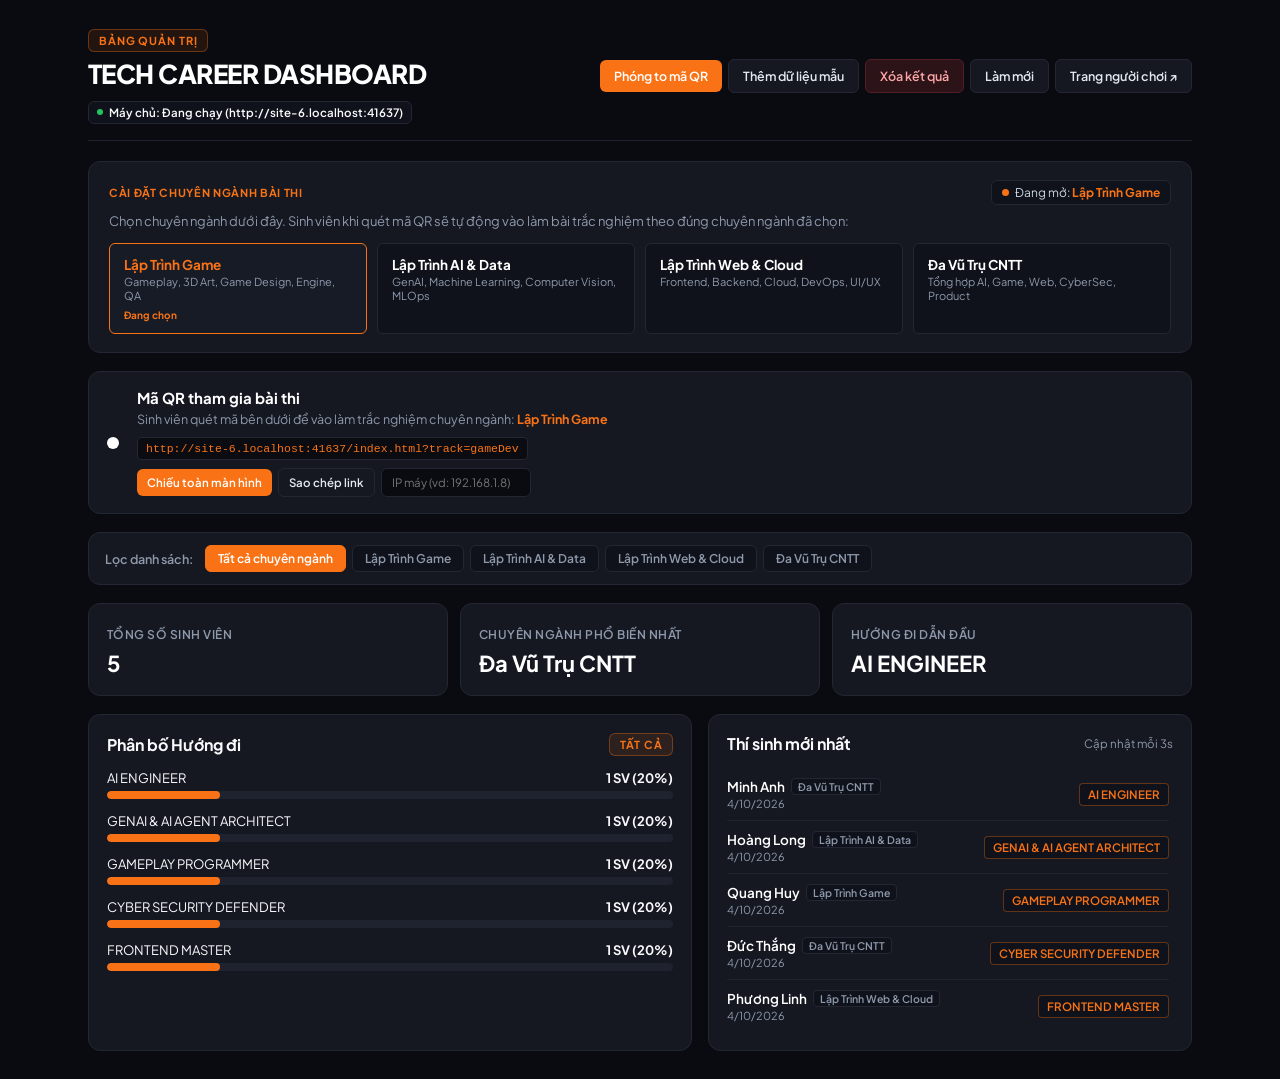
==== commit 46b7f8ca: "style: simplify UI to clean dark theme with solid orange accent, no gradients, minimal icons" ====
--- a/admin.html
+++ b/admin.html
@@ -3,79 +3,74 @@
 <head>
   <meta charset="UTF-8">
   <meta name="viewport" content="width=device-width,initial-scale=1">
-  <title>Tech & Game & AI Multiverse — Live Admin Dashboard</title>
+  <title>Bảng Điều Khiển Quản Trị — Tech Career Multiverse</title>
   <link rel="stylesheet" href="css/style.css">
   <link rel="preconnect" href="https://fonts.googleapis.com">
   <link rel="preconnect" href="https://fonts.gstatic.com" crossorigin>
-  <link href="https://fonts.googleapis.com/css2?family=Outfit:wght@400;500;600;700;800;900&family=Plus+Jakarta+Sans:wght@400;500;600;700&display=swap" rel="stylesheet">
+  <link href="https://fonts.googleapis.com/css2?family=Plus+Jakarta+Sans:wght@400;500;600;700;800&display=swap" rel="stylesheet">
 </head>
 <body class="admin-body">
-  <div class="bg-glow"></div>
   <main class="admin">
     <header>
       <div>
-        <div class="badge">✦ LIVE DASHBOARD ✦</div>
-        <h1>TECH CAREER MULTIVERSE</h1>
+        <div class="badge">BẢNG QUẢN TRỊ</div>
+        <h1>TECH CAREER DASHBOARD</h1>
         <div class="status-pill" id="statusBadge">
           <span class="status-dot" id="statusDot"></span>
-          <span id="statusText">Đang kết nối máy chủ...</span>
+          <span id="statusText">Đang kết nối...</span>
         </div>
       </div>
       <div class="admin-toolbar">
-        <button class="secondary btn-accent" onclick="openQrModal()">📱 Phóng to mã QR</button>
-        <button class="secondary" onclick="seedDemoData()">🎲 Thêm dữ liệu mẫu</button>
-        <button class="secondary btn-danger" onclick="resetAllData()">🗑️ Xóa kết quả</button>
-        <button class="secondary" onclick="loadDashboard()">↻ Làm mới</button>
-        <a href="index.html" target="_blank" class="secondary" style="text-decoration:none;display:inline-flex;align-items:center;">🎮 Mở trang người chơi ↗</a>
+        <button class="secondary btn-accent" onclick="openQrModal()">Phóng to mã QR</button>
+        <button class="secondary" onclick="seedDemoData()">Thêm dữ liệu mẫu</button>
+        <button class="secondary btn-danger" onclick="resetAllData()">Xóa kết quả</button>
+        <button class="secondary" onclick="loadDashboard()">Làm mới</button>
+        <a href="index.html" target="_blank" class="secondary" style="text-decoration:none;">Trang người chơi ↗</a>
       </div>
     </header>
 
-    <!-- ADMIN TRACK CONTROLLER: Cài đặt chuyên ngành mở cho sinh viên -->
+    <!-- ADMIN TRACK CONTROLLER -->
     <section class="admin-control-card">
       <div class="control-header">
-        <div class="control-badge">⚙️ CÀI ĐẶT PHÒNG CHƠI</div>
+        <div class="control-badge">CÀI ĐẶT CHUYÊN NGÀNH BÀI THI</div>
         <div class="active-room-pill" id="activeRoomPill">
           <span class="pulse-dot"></span>
-          <span>Chuyên ngành đang mở: <b id="activeTrackNameDisplay">🎮 Lập Trình Game</b></span>
+          <span>Đang mở: <b id="activeTrackNameDisplay">Lập Trình Game</b></span>
         </div>
       </div>
-      <p class="control-desc">Giảng viên/Admin chọn chuyên ngành dưới đây. Sinh viên khi quét mã QR sẽ <b>tự động vào làm bài trắc nghiệm đúng chuyên ngành này</b> mà không cần tự chọn:</p>
+      <p class="control-desc">Chọn chuyên ngành dưới đây. Sinh viên khi quét mã QR sẽ tự động vào làm bài trắc nghiệm theo đúng chuyên ngành đã chọn:</p>
       
       <div class="admin-track-selector" id="adminTrackSelector">
         <button type="button" class="admin-track-btn" data-track="gameDev" onclick="setActiveTrack('gameDev')">
-          <span class="btn-icon">🎮</span>
           <div class="btn-text">
             <strong>Lập Trình Game</strong>
             <small>Gameplay, 3D Art, Game Design, Engine, QA</small>
           </div>
-          <span class="btn-check">✓ Đang mở</span>
+          <span class="btn-check">Đang chọn</span>
         </button>
 
         <button type="button" class="admin-track-btn" data-track="aiFuture" onclick="setActiveTrack('aiFuture')">
-          <span class="btn-icon">🤖</span>
           <div class="btn-text">
             <strong>Lập Trình AI & Data</strong>
             <small>GenAI, Machine Learning, Computer Vision, MLOps</small>
           </div>
-          <span class="btn-check">✓ Đang mở</span>
+          <span class="btn-check">Đang chọn</span>
         </button>
 
         <button type="button" class="admin-track-btn" data-track="webDev" onclick="setActiveTrack('webDev')">
-          <span class="btn-icon">🌐</span>
           <div class="btn-text">
             <strong>Lập Trình Web & Cloud</strong>
             <small>Frontend, Backend, Cloud, DevOps, UI/UX</small>
           </div>
-          <span class="btn-check">✓ Đang mở</span>
+          <span class="btn-check">Đang chọn</span>
         </button>
 
         <button type="button" class="admin-track-btn" data-track="itGeneral" onclick="setActiveTrack('itGeneral')">
-          <span class="btn-icon">🔮</span>
           <div class="btn-text">
             <strong>Đa Vũ Trụ CNTT</strong>
             <small>Tổng hợp AI, Game, Web, CyberSec, Product</small>
           </div>
-          <span class="btn-check">✓ Đang mở</span>
+          <span class="btn-check">Đang chọn</span>
         </button>
       </div>
     </section>
@@ -84,43 +79,43 @@
     <section class="qr-card">
       <div id="qrCodePreview" class="qr-container"></div>
       <div class="qr-info">
-        <h3>📲 Mã QR vào phòng chơi cho sinh viên</h3>
-        <p>Sinh viên quét mã bên dưới để vào làm trắc nghiệm chuyên ngành: <b id="qrTrackNotice" style="color:#c4b5fd;">🎮 Lập Trình Game</b></p>
+        <h3>Mã QR tham gia bài thi</h3>
+        <p>Sinh viên quét mã bên dưới để vào làm trắc nghiệm chuyên ngành: <b id="qrTrackNotice" style="color:var(--accent);">Lập Trình Game</b></p>
         <div>
           <span class="qr-url-badge" id="playerUrlDisplay">Đang tải link...</span>
         </div>
         <div class="qr-actions">
-          <button type="button" class="secondary btn-sm btn-accent" onclick="openQrModal()">🔍 Chiếu toàn màn hình (Máy chiếu)</button>
-          <button type="button" class="secondary btn-sm" onclick="copyPlayerUrl()">📋 Sao chép link</button>
-          <input type="text" id="customHostInput" class="qr-ip-input" placeholder="Đổi IP máy (nếu cần)" title="Nhập IP LAN (ví dụ: 192.168.1.8) rồi ấn Enter">
+          <button type="button" class="secondary btn-sm btn-accent" onclick="openQrModal()">Chiếu toàn màn hình</button>
+          <button type="button" class="secondary btn-sm" onclick="copyPlayerUrl()">Sao chép link</button>
+          <input type="text" id="customHostInput" class="qr-ip-input" placeholder="IP máy (vd: 192.168.1.8)" title="Nhập IP LAN rồi ấn Enter">
         </div>
       </div>
     </section>
 
     <!-- Track Filter Bar -->
     <section class="filter-section">
-      <div class="filter-title">🔍 Lọc bảng xếp hạng:</div>
+      <div class="filter-title">Lọc danh sách:</div>
       <div class="filter-pills" id="trackFilterPills">
-        <button type="button" class="filter-pill active" data-filter="all">🌟 Tất cả chuyên ngành</button>
-        <button type="button" class="filter-pill" data-filter="gameDev">🎮 Chuyên ngành Game</button>
-        <button type="button" class="filter-pill" data-filter="aiFuture">🤖 Chuyên ngành AI & Data</button>
-        <button type="button" class="filter-pill" data-filter="webDev">🌐 Chuyên ngành Web & Cloud</button>
-        <button type="button" class="filter-pill" data-filter="itGeneral">🔮 Đa vũ trụ CNTT</button>
+        <button type="button" class="filter-pill active" data-filter="all">Tất cả chuyên ngành</button>
+        <button type="button" class="filter-pill" data-filter="gameDev">Lập Trình Game</button>
+        <button type="button" class="filter-pill" data-filter="aiFuture">Lập Trình AI & Data</button>
+        <button type="button" class="filter-pill" data-filter="webDev">Lập Trình Web & Cloud</button>
+        <button type="button" class="filter-pill" data-filter="itGeneral">Đa Vũ Trụ CNTT</button>
       </div>
     </section>
 
     <!-- Metrics -->
     <section class="stats">
       <div class="metric">
-        <span>Tổng số sinh viên tham gia</span>
+        <span>Tổng số sinh viên</span>
         <strong id="total">0</strong>
       </div>
       <div class="metric">
-        <span>Chuyên ngành hot nhất</span>
+        <span>Chuyên ngành phổ biến nhất</span>
         <strong id="topTrack">—</strong>
       </div>
       <div class="metric">
-        <span>Vũ trụ nghề nghiệp dẫn đầu</span>
+        <span>Hướng đi dẫn đầu</span>
         <strong id="leader">—</strong>
       </div>
     </section>
@@ -128,16 +123,16 @@
     <!-- Distribution & Participants Grid -->
     <section class="admin-grid">
       <div class="panel">
-        <div style="display:flex;justify-content:space-between;align-items:center;margin-bottom:16px;">
-          <h2 style="margin:0;">Phân bố Vũ trụ nghề nghiệp</h2>
+        <div style="display:flex;justify-content:space-between;align-items:center;margin-bottom:14px;">
+          <h2 style="margin:0;">Phân bố Hướng đi</h2>
           <span id="distributionTrackName" class="badge">TẤT CẢ</span>
         </div>
         <div id="bars"></div>
       </div>
       <div class="panel">
-        <div style="display:flex;justify-content:space-between;align-items:center;margin-bottom:16px;">
-          <h2 style="margin:0;">Người tham gia mới nhất</h2>
-          <small id="updateNotice" style="color:var(--muted);font-size:12px;">Tự cập nhật mỗi 3s</small>
+        <div style="display:flex;justify-content:space-between;align-items:center;margin-bottom:14px;">
+          <h2 style="margin:0;">Thí sinh mới nhất</h2>
+          <small id="updateNotice" style="color:var(--muted);font-size:11.5px;">Cập nhật mỗi 3s</small>
         </div>
         <div id="recent"></div>
       </div>
@@ -146,14 +141,14 @@
 
   <!-- Fullscreen QR Modal for Projectors -->
   <div id="qrModal" class="modal-overlay" onclick="closeQrModal(event)">
-    <div class="modal-content modal-lg" onclick="event.stopPropagation()">
+    <div class="modal-content" onclick="event.stopPropagation()">
       <button class="modal-close" onclick="closeQrModal()">&times;</button>
-      <div class="badge">THAM GIA NGAY</div>
-      <h2 style="margin:12px 0 4px">Quét mã để bắt đầu</h2>
-      <div class="modal-track-badge" id="modalTrackBadge">Chủ đề: 🎮 Lập Trình Game</div>
+      <div class="badge">THAM GIA BÀI THI</div>
+      <h2 style="margin:12px 0 4px;font-size:18px;">Quét mã để làm bài</h2>
+      <div class="modal-track-badge" id="modalTrackBadge">Chuyên ngành: Lập Trình Game</div>
       <div id="bigQrCode" class="big-qr"></div>
-      <div class="qr-url-badge" id="modalUrlDisplay" style="font-size:14px;margin-bottom:12px"></div>
-      <p class="tiny" style="color:var(--muted)">Sinh viên dùng camera điện thoại quét mã QR và chỉ cần nhập tên để bắt đầu bài trắc nghiệm</p>
+      <div class="qr-url-badge" id="modalUrlDisplay"></div>
+      <p class="tiny" style="color:var(--muted);margin-top:10px;">Dùng camera điện thoại quét mã QR và nhập họ tên để bắt đầu</p>
     </div>
   </div>
 
--- a/css/style.css
+++ b/css/style.css
@@ -1,5 +1,5 @@
 /* =========================================================
-   TECH & GAME & AI CAREER MULTIVERSE — DESIGN SYSTEM
+   TECH CAREER MULTIVERSE — MINIMAL DARK & ORANGE THEME
    ========================================================= */
 
 * {
@@ -7,47 +7,28 @@
 }
 
 :root {
-  --bg: #070918;
-  --bg-gradient: radial-gradient(circle at 50% -20%, #2f1d64 0%, #0d1028 45%, #070918 80%);
-  --card: rgba(16, 20, 48, 0.92);
-  --card-border: rgba(99, 102, 241, 0.22);
-  --card-hover: rgba(26, 32, 72, 0.95);
+  --bg: #0c0e14;
+  --card: #151821;
+  --card-border: #232734;
+  --card-hover: #1b1f2b;
   --text: #f8fafc;
-  --muted: #94a3b8;
-  --line: #222953;
-  --accent: #8b5cf6;
-  --accent-light: #c084fc;
-  --accent-glow: rgba(139, 92, 246, 0.35);
-  --game-color: #ff6b81;
-  --ai-color: #00d2d3;
-  --web-color: #54a0ff;
-  --radius-lg: 24px;
-  --radius-md: 14px;
-  --radius-sm: 8px;
+  --muted: #8e99ac;
+  --line: #1f2330;
+  --accent: #f97316;
+  --accent-hover: #ea580c;
+  --accent-subtle: rgba(249, 115, 22, 0.1);
+  --accent-border: rgba(249, 115, 22, 0.35);
+  --radius: 12px;
+  --radius-sm: 6px;
 }
 
 body {
   margin: 0;
-  font-family: 'Plus Jakarta Sans', 'Outfit', Inter, ui-sans-serif, system-ui, -apple-system, sans-serif;
-  background: var(--bg-gradient);
+  font-family: 'Plus Jakarta Sans', 'Outfit', Inter, -apple-system, BlinkMacSystemFont, 'Segoe UI', Roboto, sans-serif;
   background-color: var(--bg);
   color: var(--text);
   min-height: 100vh;
-  position: relative;
-  overflow-x: hidden;
   -webkit-font-smoothing: antialiased;
-}
-
-.bg-glow {
-  position: fixed;
-  top: -150px;
-  left: 50%;
-  transform: translateX(-50%);
-  width: 650px;
-  height: 400px;
-  background: radial-gradient(circle, rgba(139, 92, 246, 0.18) 0%, rgba(0, 210, 211, 0.08) 50%, transparent 70%);
-  pointer-events: none;
-  z-index: 0;
 }
 
 button, input, select {
@@ -56,22 +37,18 @@
 
 .shell {
   min-height: 100vh;
-  display: grid;
-  place-items: center;
+  display: flex;
+  align-items: center;
+  justify-content: center;
   padding: 24px 16px;
-  position: relative;
-  z-index: 1;
 }
 
 .card {
-  width: min(100%, 580px);
+  width: min(100%, 540px);
   background: var(--card);
-  backdrop-filter: blur(16px);
-  -webkit-backdrop-filter: blur(16px);
-  border: 1px solid var(--card-border);
-  border-radius: var(--radius-lg);
-  padding: 30px 24px;
-  box-shadow: 0 25px 80px rgba(0, 0, 0, 0.55), 0 0 40px rgba(139, 92, 246, 0.08);
+  border: 1px solid var(--card-border);
+  border-radius: var(--radius);
+  padding: 32px 28px;
 }
 
 .hero {
@@ -79,736 +56,782 @@
 }
 
 .badge {
-  display: inline-flex;
-  align-items: center;
-  gap: 6px;
-  padding: 6px 14px;
-  background: rgba(139, 92, 246, 0.12);
-  border: 1px solid rgba(167, 139, 250, 0.35);
-  border-radius: 999px;
+  display: inline-block;
+  padding: 4px 10px;
+  background: var(--accent-subtle);
+  border: 1px solid var(--accent-border);
+  border-radius: var(--radius-sm);
   font-size: 11px;
+  font-weight: 700;
+  letter-spacing: 0.08em;
+  color: var(--accent);
+  text-transform: uppercase;
+}
+
+h1 {
+  font-size: clamp(24px, 5vw, 32px);
   font-weight: 800;
-  letter-spacing: 0.12em;
-  color: #c4b5fd;
-  text-transform: uppercase;
-}
-
-.orbit {
-  font-size: 52px;
-  margin: 18px 0 6px;
-  display: inline-block;
-  animation: floatOrb 3s ease-in-out infinite alternate;
-}
-
-@keyframes floatOrb {
-  0% { transform: translateY(0px) rotate(0deg); }
-  100% { transform: translateY(-8px) rotate(6deg); }
-}
-
-h1 {
-  font-family: 'Outfit', sans-serif;
-  font-size: clamp(30px, 7vw, 44px);
-  font-weight: 800;
-  line-height: 1.15;
-  margin: 12px 0 10px;
+  line-height: 1.25;
+  margin: 14px 0 8px;
   letter-spacing: -0.02em;
+  color: #ffffff;
 }
 
 h1 span {
-  background: linear-gradient(135deg, #a78bfa 0%, #38bdf8 50%, #f472b6 100%);
-  -webkit-background-clip: text;
-  -webkit-text-fill-color: transparent;
+  color: var(--accent);
 }
 
 .hero-sub {
   color: var(--muted);
-  line-height: 1.6;
-  font-size: 14.5px;
+  line-height: 1.5;
+  font-size: 14px;
   margin: 0 0 20px;
 }
 
+/* Form */
 form {
   text-align: left;
-  margin-top: 20px;
+  margin-top: 16px;
 }
 
 .form-group {
-  margin-bottom: 20px;
+  margin-bottom: 16px;
 }
 
 label {
   display: block;
-  font-size: 13.5px;
-  font-weight: 700;
-  margin: 0 0 9px;
-  color: #e2e8f0;
+  font-size: 13px;
+  font-weight: 600;
+  margin: 0 0 8px;
+  color: #cbd5e1;
 }
 
 input {
   width: 100%;
-  padding: 15px 18px;
-  border-radius: var(--radius-md);
-  border: 1px solid #333d6b;
-  background: #090c20;
-  color: #fff;
-  font-size: 15px;
+  padding: 13px 14px;
+  border-radius: var(--radius-sm);
+  border: 1px solid var(--card-border);
+  background: #0d0f17;
+  color: #fff;
+  font-size: 14px;
   outline: none;
-  transition: all 0.2s ease;
+  transition: border-color 0.15s ease;
 }
 
 input:focus {
-  border-color: #8b5cf6;
-  box-shadow: 0 0 0 3px rgba(139, 92, 246, 0.25);
-  background: #0d122e;
-}
-
-/* Track Selector Grid */
-.track-grid {
+  border-color: var(--accent);
+}
+
+button.btn-start, .btn-primary {
+  width: 100%;
+  border: 0;
+  border-radius: var(--radius-sm);
+  padding: 14px;
+  margin-top: 10px;
+  background: var(--accent);
+  color: #ffffff;
+  font-weight: 700;
+  font-size: 14px;
+  cursor: pointer;
+  transition: background-color 0.15s ease;
+}
+
+button.btn-start:hover, .btn-primary:hover {
+  background: var(--accent-hover);
+}
+
+button:disabled {
+  opacity: 0.6;
+  cursor: not-allowed;
+}
+
+.tiny {
+  font-size: 12px;
+  color: var(--muted);
+  margin-top: 14px;
+}
+
+.hero-actions {
+  margin-top: 20px;
+  display: flex;
+  flex-direction: column;
+  gap: 10px;
+}
+
+.admin-link {
+  font-size: 12.5px;
+  color: var(--muted);
+  text-decoration: none;
+}
+
+.admin-link:hover {
+  color: var(--accent);
+  text-decoration: underline;
+}
+
+/* =========================================================
+   ACTIVE TRACK BANNER (STUDENT SCREEN)
+   ========================================================= */
+.active-track-banner {
+  background: #0f121a;
+  border: 1px solid var(--accent-border);
+  border-left: 3px solid var(--accent);
+  border-radius: var(--radius-sm);
+  padding: 14px 16px;
+  margin: 16px 0 18px;
+  text-align: left;
+}
+
+.banner-top {
+  display: flex;
+  align-items: center;
+  gap: 8px;
+  margin-bottom: 6px;
+}
+
+.pulse-dot {
+  width: 7px;
+  height: 7px;
+  background: var(--accent);
+  border-radius: 50%;
+}
+
+.banner-label {
+  font-size: 10.5px;
+  font-weight: 700;
+  letter-spacing: 0.06em;
+  color: var(--accent);
+  text-transform: uppercase;
+}
+
+.banner-main {
+  display: block;
+}
+
+.banner-text h3 {
+  margin: 0 0 2px;
+  font-size: 16px;
+  font-weight: 700;
+  color: #fff;
+}
+
+.banner-text p {
+  margin: 0;
+  font-size: 12.5px;
+  color: var(--muted);
+  line-height: 1.4;
+}
+
+/* =========================================================
+   GAME SCREEN
+   ========================================================= */
+.game-card {
+  width: min(100%, 600px);
+}
+
+.game-header {
+  display: flex;
+  justify-content: space-between;
+  align-items: center;
+  gap: 10px;
+  padding-bottom: 14px;
+  border-bottom: 1px solid var(--line);
+  margin-bottom: 16px;
+}
+
+.user-chip {
+  font-size: 13px;
+  font-weight: 600;
+  color: #cbd5e1;
+}
+
+.user-name {
+  color: #ffffff;
+  font-weight: 700;
+}
+
+.topline {
+  display: flex;
+  align-items: center;
+  justify-content: space-between;
+  color: var(--muted);
+  font-size: 12.5px;
+}
+
+.counter-badge {
+  font-weight: 700;
+  color: var(--accent);
+  font-size: 12.5px;
+}
+
+.progress {
+  height: 4px;
+  background: #1f2330;
+  border-radius: 2px;
+  margin: 10px 0 20px;
+  overflow: hidden;
+}
+
+.progress i {
+  display: block;
+  height: 100%;
+  width: 0;
+  background: var(--accent);
+  transition: width 0.2s ease;
+}
+
+.question-box {
+  margin-bottom: 20px;
+}
+
+.question-box h2 {
+  font-size: 17px;
+  line-height: 1.5;
+  margin: 0;
+  font-weight: 700;
+  color: #ffffff;
+}
+
+.q-num {
+  color: var(--accent);
+  font-weight: 700;
+}
+
+.answers {
+  display: grid;
+  gap: 10px;
+}
+
+.answer {
+  margin: 0;
+  text-align: left;
+  background: #0f121a;
+  border: 1px solid var(--card-border);
+  border-radius: var(--radius-sm);
+  padding: 13px 15px;
+  font-weight: 500;
+  font-size: 13.5px;
+  color: #e2e8f0;
+  cursor: pointer;
+  display: flex;
+  align-items: flex-start;
+  gap: 10px;
+  line-height: 1.4;
+  transition: border-color 0.15s ease, background 0.15s ease;
+}
+
+.answer:hover {
+  border-color: var(--accent);
+  background: #161a26;
+}
+
+.answer-index {
+  display: inline-flex;
+  align-items: center;
+  justify-content: center;
+  width: 20px;
+  height: 20px;
+  border-radius: 4px;
+  background: #1f2433;
+  color: var(--accent);
+  font-size: 11px;
+  font-weight: 700;
+  flex-shrink: 0;
+  margin-top: 1px;
+}
+
+/* =========================================================
+   RESULT SCREEN
+   ========================================================= */
+.result-card {
+  text-align: center;
+  width: min(100%, 600px);
+}
+
+.result-header {
+  display: flex;
+  justify-content: space-between;
+  align-items: center;
+  padding-bottom: 14px;
+  border-bottom: 1px solid var(--line);
+  margin-bottom: 18px;
+}
+
+.user-greeting {
+  font-size: 12.5px;
+  color: var(--muted);
+}
+
+.user-greeting b {
+  color: #fff;
+}
+
+.eyebrow {
+  text-transform: uppercase;
+  font-size: 11px;
+  font-weight: 700;
+  letter-spacing: 0.1em;
+  color: var(--accent);
+  margin: 0 0 6px;
+}
+
+.result-card h1 {
+  font-size: 26px;
+  margin: 0 0 4px;
+  color: #ffffff;
+}
+
+.result-sub {
+  font-size: 13.5px;
+  font-weight: 600;
+  color: var(--muted);
+  margin: 0 0 16px;
+}
+
+.result-desc {
+  color: #cbd5e1;
+  font-size: 13.5px;
+  line-height: 1.55;
+  text-align: left;
+  background: #0f121a;
+  border: 1px solid var(--card-border);
+  border-radius: var(--radius-sm);
+  padding: 14px 16px;
+  margin-bottom: 16px;
+}
+
+/* Skills Box */
+.skills-box {
+  text-align: left;
+  margin-bottom: 16px;
+  background: #0f121a;
+  border: 1px solid var(--card-border);
+  border-radius: var(--radius-sm);
+  padding: 13px 15px;
+}
+
+.skills-title {
+  display: block;
+  font-size: 12px;
+  font-weight: 700;
+  color: #f1f5f9;
+  margin-bottom: 8px;
+}
+
+.skills-pills {
+  display: flex;
+  flex-wrap: wrap;
+  gap: 6px;
+}
+
+.skill-pill {
+  display: inline-block;
+  background: #181d2a;
+  border: 1px solid #282f42;
+  color: #cbd5e1;
+  font-size: 11.5px;
+  font-weight: 600;
+  padding: 3px 9px;
+  border-radius: 4px;
+}
+
+/* Advice Card */
+.advice-card {
+  text-align: left;
+  background: #0f121a;
+  border: 1px solid var(--card-border);
+  border-left: 3px solid var(--accent);
+  border-radius: var(--radius-sm);
+  padding: 13px 15px;
+  margin-bottom: 20px;
+}
+
+.advice-content strong {
+  display: block;
+  font-size: 12px;
+  color: var(--accent);
+  margin-bottom: 4px;
+  text-transform: uppercase;
+  letter-spacing: 0.05em;
+}
+
+.advice-content p {
+  margin: 0;
+  font-size: 13px;
+  color: #cbd5e1;
+  line-height: 1.45;
+}
+
+/* Score Section */
+.score-section {
+  text-align: left;
+  margin-bottom: 20px;
+}
+
+.score-section h3 {
+  font-size: 13px;
+  font-weight: 700;
+  color: var(--muted);
+  margin: 0 0 10px;
+}
+
+.score-list {
+  display: grid;
+  gap: 8px;
+}
+
+.score-row {
+  margin: 0;
+}
+
+.score-head {
+  display: flex;
+  justify-content: space-between;
+  font-size: 12.5px;
+  margin-bottom: 4px;
+  color: #e2e8f0;
+}
+
+.mini-bar {
+  height: 6px;
+  background: #1c202d;
+  border-radius: 3px;
+  overflow: hidden;
+}
+
+.mini-bar i {
+  display: block;
+  height: 100%;
+  background: var(--accent);
+  border-radius: 3px;
+  transition: width 0.3s ease;
+}
+
+.result-actions {
+  display: flex;
+  flex-direction: column;
+  gap: 8px;
+}
+
+/* =========================================================
+   ADMIN DASHBOARD
+   ========================================================= */
+.admin-body {
+  background: #090b10;
+}
+
+.admin {
+  max-width: 1140px;
+  margin: auto;
+  padding: 28px 18px;
+}
+
+.admin header {
+  display: flex;
+  justify-content: space-between;
+  align-items: center;
+  gap: 16px;
+  flex-wrap: wrap;
+  margin-bottom: 20px;
+  padding-bottom: 16px;
+  border-bottom: 1px solid var(--line);
+}
+
+.admin header h1 {
+  font-size: 26px;
+  margin: 6px 0;
+}
+
+.secondary {
+  width: auto;
+  background: #151821;
+  border: 1px solid var(--card-border);
+  color: #e2e8f0;
+  border-radius: var(--radius-sm);
+  padding: 8px 14px;
+  margin: 0;
+  font-size: 12.5px;
+  font-weight: 600;
+  cursor: pointer;
+  transition: background 0.15s, border-color 0.15s;
+}
+
+.secondary:hover {
+  background: #1e2230;
+  border-color: #383f55;
+}
+
+/* Admin Track Selector Panel */
+.admin-control-card {
+  background: var(--card);
+  border: 1px solid var(--card-border);
+  border-radius: var(--radius);
+  padding: 18px 20px;
+  margin-bottom: 18px;
+}
+
+.control-header {
+  display: flex;
+  justify-content: space-between;
+  align-items: center;
+  gap: 10px;
+  flex-wrap: wrap;
+  margin-bottom: 8px;
+}
+
+.control-badge {
+  font-size: 11px;
+  font-weight: 700;
+  color: var(--accent);
+  letter-spacing: 0.06em;
+}
+
+.active-room-pill {
+  display: inline-flex;
+  align-items: center;
+  gap: 6px;
+  background: #0f121a;
+  border: 1px solid var(--card-border);
+  padding: 4px 10px;
+  border-radius: var(--radius-sm);
+  font-size: 12px;
+  color: #cbd5e1;
+}
+
+.active-room-pill b {
+  color: var(--accent);
+}
+
+.control-desc {
+  font-size: 13px;
+  color: var(--muted);
+  margin: 0 0 14px;
+}
+
+.admin-track-selector {
   display: grid;
   grid-template-columns: 1fr;
   gap: 10px;
 }
 
-@media(min-width: 480px) {
-  .track-grid {
-    grid-template-columns: 1fr 1fr;
+@media(min-width: 580px) {
+  .admin-track-selector {
+    grid-template-columns: repeat(2, 1fr);
   }
 }
 
-.track-card {
-  position: relative;
-  display: flex;
-  align-items: flex-start;
-  gap: 12px;
-  padding: 13px 14px;
-  background: #111638;
-  border: 1.5px solid #28305e;
-  border-radius: var(--radius-md);
+@media(min-width: 960px) {
+  .admin-track-selector {
+    grid-template-columns: repeat(4, 1fr);
+  }
+}
+
+.admin-track-btn {
+  width: 100%;
+  margin: 0;
+  padding: 12px 14px;
+  background: #0f121a;
+  border: 1px solid var(--card-border);
+  border-radius: var(--radius-sm);
+  color: #fff;
   cursor: pointer;
-  transition: all 0.2s cubic-bezier(0.4, 0, 0.2, 1);
-}
-
-.track-card input[type="radio"] {
+  text-align: left;
+  display: flex;
+  flex-direction: column;
+  gap: 6px;
+  transition: border-color 0.15s, background 0.15s;
+}
+
+.admin-track-btn:hover {
+  background: #171a26;
+  border-color: #383f55;
+}
+
+.admin-track-btn.active {
+  background: #171b26;
+  border: 1px solid var(--accent);
+}
+
+.btn-text strong {
+  display: block;
+  font-size: 13.5px;
+  color: #fff;
+  margin-bottom: 2px;
+}
+
+.admin-track-btn.active .btn-text strong {
+  color: var(--accent);
+}
+
+.btn-text small {
+  display: block;
+  font-size: 11px;
+  color: var(--muted);
+  line-height: 1.3;
+}
+
+.btn-check {
   display: none;
-}
-
-.track-card:hover {
-  border-color: #7c6cf7;
-  background: #171d49;
-  transform: translateY(-2px);
-}
-
-.track-card.active {
-  border-color: #a78bfa;
-  background: linear-gradient(145deg, #1b204f 0%, #291e52 100%);
-  box-shadow: 0 8px 24px rgba(139, 92, 246, 0.25), inset 0 0 0 1px rgba(167, 139, 250, 0.4);
-}
-
-.track-icon {
-  font-size: 24px;
-  flex-shrink: 0;
-  line-height: 1;
-  margin-top: 2px;
-}
-
-.track-text strong {
-  display: block;
-  font-size: 13.5px;
-  color: #f1f5f9;
-  font-weight: 700;
-}
-
-.track-text span {
-  display: block;
-  font-size: 11px;
-  color: var(--muted);
-  line-height: 1.35;
-  margin-top: 3px;
-}
-
-.track-card.active .track-text strong {
-  color: #c4b5fd;
-}
-
-button.btn-start, .btn-primary {
-  width: 100%;
-  border: 0;
-  border-radius: var(--radius-md);
-  padding: 16px;
-  margin-top: 10px;
-  background: linear-gradient(135deg, #7c3aed 0%, #a855f7 50%, #ec4899 100%);
-  color: white;
-  font-weight: 800;
-  font-size: 15px;
-  cursor: pointer;
-  box-shadow: 0 10px 30px rgba(124, 58, 237, 0.4);
-  transition: all 0.2s ease;
-}
-
-button.btn-start:hover, .btn-primary:hover {
-  transform: translateY(-2px);
-  box-shadow: 0 14px 38px rgba(124, 58, 237, 0.55);
-}
-
-button.btn-start:disabled {
-  opacity: 0.6;
-  cursor: not-allowed;
-  transform: none;
-}
-
-.tiny {
-  font-size: 12px;
-  color: var(--muted);
-  margin-top: 14px;
-}
-
-.hero-actions {
-  margin-top: 18px;
-  display: flex;
-  flex-direction: column;
-  gap: 10px;
-}
-
-.admin-link {
-  font-size: 12.5px;
-  color: #94a3b8;
-  text-decoration: none;
-  transition: color 0.2s;
-}
-
-.admin-link:hover {
-  color: #c4b5fd;
-  text-decoration: underline;
-}
-
-/* =========================================================
-   GAME SCREEN
-   ========================================================= */
-
-.game-card {
-  width: min(100%, 640px);
-}
-
-.game-header {
-  display: flex;
-  justify-content: space-between;
-  align-items: center;
-  gap: 12px;
-  padding-bottom: 16px;
-  border-bottom: 1px solid var(--line);
-  margin-bottom: 16px;
-}
-
-.user-chip {
-  display: inline-flex;
-  align-items: center;
-  gap: 8px;
-  background: #151a3f;
-  padding: 5px 12px;
-  border-radius: 999px;
-  border: 1px solid #2b3366;
-}
-
-.user-avatar {
-  font-size: 14px;
-}
-
-.user-name {
-  font-size: 13px;
-  font-weight: 700;
-  color: #e2e8f0;
-}
-
-.topline {
-  display: flex;
-  align-items: center;
-  justify-content: space-between;
-  color: var(--muted);
-  font-size: 13px;
-}
-
-.counter-badge {
-  background: #202758;
-  padding: 3px 10px;
-  border-radius: 999px;
-  font-weight: 800;
-  color: #c4b5fd;
-  font-size: 12px;
-}
-
-.progress {
-  height: 8px;
-  background: #1b2046;
-  border-radius: 20px;
-  margin: 12px 0 22px;
-  overflow: hidden;
-}
-
-.progress i {
-  display: block;
-  height: 100%;
-  width: 0;
-  background: linear-gradient(90deg, #7c3aed, #06b6d4, #f43f5e);
-  transition: width 0.3s cubic-bezier(0.4, 0, 0.2, 1);
-}
-
-.question-box {
-  margin-bottom: 22px;
-}
-
-.question-box h2 {
-  font-size: 19px;
-  line-height: 1.45;
-  margin: 0;
-  font-weight: 700;
-  color: #ffffff;
-}
-
-.q-num {
-  color: #a78bfa;
-  font-weight: 800;
-}
-
-.answers {
-  display: grid;
-  gap: 11px;
-}
-
-.answer {
-  margin: 0;
-  text-align: left;
-  background: #14193d;
-  border: 1px solid #2d3669;
-  border-radius: var(--radius-md);
-  padding: 14px 16px;
-  font-weight: 600;
-  font-size: 14px;
-  color: #f1f5f9;
-  cursor: pointer;
-  display: flex;
-  align-items: flex-start;
-  gap: 12px;
-  line-height: 1.45;
-  transition: all 0.18s ease;
-}
-
-.answer:hover {
-  border-color: #8b5cf6;
-  background: #1d2354;
-  transform: translateX(3px);
-  box-shadow: 0 4px 16px rgba(139, 92, 246, 0.2);
-}
-
-.answer-index {
-  display: inline-flex;
-  align-items: center;
-  justify-content: center;
-  width: 24px;
-  height: 24px;
-  border-radius: 6px;
-  background: #252e68;
-  color: #c4b5fd;
-  font-size: 12px;
-  font-weight: 800;
-  flex-shrink: 0;
-}
-
-/* =========================================================
-   RESULT SCREEN
-   ========================================================= */
-
-.result-card {
-  text-align: center;
-  width: min(100%, 640px);
-}
-
-.result-header {
-  display: flex;
-  justify-content: space-between;
-  align-items: center;
-  padding-bottom: 14px;
-  border-bottom: 1px solid var(--line);
-  margin-bottom: 16px;
-}
-
-.user-greeting {
-  font-size: 13px;
-  color: var(--muted);
-}
-
-.user-greeting b {
-  color: #fff;
-}
-
-.result-icon {
-  font-size: 72px;
-  margin: 10px 0 6px;
-  filter: drop-shadow(0 0 25px rgba(167, 139, 250, 0.5));
-  animation: pulseIcon 2s ease-in-out infinite alternate;
-}
-
-@keyframes pulseIcon {
-  0% { transform: scale(1); }
-  100% { transform: scale(1.08); }
-}
-
-.eyebrow {
-  text-transform: uppercase;
-  font-size: 11.5px;
-  font-weight: 800;
-  letter-spacing: 0.16em;
-  color: #a78bfa;
-  margin-bottom: 6px;
-}
-
-.result-card h1 {
-  font-size: clamp(28px, 6vw, 36px);
-  margin: 0 0 4px;
-  letter-spacing: -0.01em;
-}
-
-.result-sub {
-  font-size: 14px;
-  font-weight: 600;
-  color: #38bdf8;
-  margin: 0 0 16px;
-}
-
-.result-desc {
-  color: #cbd5e1;
-  font-size: 14px;
-  line-height: 1.6;
-  text-align: left;
-  background: #13173c;
-  border: 1px solid #283060;
-  border-radius: var(--radius-md);
-  padding: 16px;
-  margin-bottom: 18px;
-}
-
-/* Skills Box */
-.skills-box {
-  text-align: left;
-  margin-bottom: 18px;
-  background: #111537;
-  border: 1px solid #272f60;
-  border-radius: var(--radius-md);
-  padding: 14px 16px;
-}
-
-.skills-title {
-  display: block;
-  font-size: 12.5px;
-  font-weight: 700;
-  color: #f1f5f9;
-  margin-bottom: 10px;
-}
-
-.skills-pills {
-  display: flex;
-  flex-wrap: wrap;
-  gap: 8px;
-}
-
-.skill-pill {
+  font-size: 10px;
+  font-weight: 700;
+  color: var(--accent);
+  align-self: flex-start;
+}
+
+.admin-track-btn.active .btn-check {
   display: inline-block;
-  background: rgba(139, 92, 246, 0.15);
-  border: 1px solid rgba(167, 139, 250, 0.35);
-  color: #ddd6fe;
-  font-size: 12px;
-  font-weight: 600;
-  padding: 4px 11px;
-  border-radius: 999px;
-}
-
-/* Advice Card */
-.advice-card {
-  display: flex;
-  align-items: flex-start;
-  gap: 12px;
-  text-align: left;
-  background: linear-gradient(135deg, rgba(234, 179, 8, 0.08) 0%, rgba(139, 92, 246, 0.08) 100%);
-  border: 1px solid rgba(234, 179, 8, 0.25);
-  border-radius: var(--radius-md);
-  padding: 14px 16px;
-  margin-bottom: 22px;
-}
-
-.advice-icon {
-  font-size: 22px;
-  line-height: 1;
-  margin-top: 2px;
-}
-
-.advice-content strong {
-  display: block;
-  font-size: 13px;
-  color: #fef08a;
-  margin-bottom: 3px;
-}
-
-.advice-content p {
-  margin: 0;
-  font-size: 13px;
-  color: #e2e8f0;
-  line-height: 1.5;
-}
-
-/* Score Section */
-.score-section {
-  text-align: left;
-  margin-bottom: 22px;
-}
-
-.score-section h3 {
-  font-size: 14px;
-  color: var(--muted);
-  margin: 0 0 12px;
-}
-
-.score-list {
-  display: grid;
-  gap: 10px;
-}
-
-.score-row {
-  margin: 0;
-}
-
-.score-head {
-  display: flex;
-  justify-content: space-between;
-  font-size: 13px;
-  margin-bottom: 5px;
-  color: #e2e8f0;
-}
-
-.score-head span {
-  display: flex;
-  align-items: center;
-  gap: 6px;
-}
-
-.mini-bar {
-  height: 8px;
-  background: #1e2450;
-  border-radius: 9px;
-  overflow: hidden;
-}
-
-.mini-bar i {
-  display: block;
-  height: 100%;
-  background: linear-gradient(90deg, #8b5cf6, #38bdf8);
-  border-radius: 9px;
-  transition: width 0.4s ease;
-}
-
-.result-actions {
-  display: flex;
-  flex-direction: column;
-  gap: 10px;
-}
-
-/* =========================================================
-   ADMIN DASHBOARD
-   ========================================================= */
-
-.admin-body {
-  background: #060817;
-}
-
-.admin {
-  max-width: 1200px;
-  margin: auto;
-  padding: 32px 20px;
-  position: relative;
-  z-index: 1;
-}
-
-.admin header {
-  display: flex;
-  justify-content: space-between;
-  align-items: center;
-  gap: 20px;
-  flex-wrap: wrap;
-  margin-bottom: 24px;
-}
-
-.admin header h1 {
-  font-size: clamp(28px, 5vw, 38px);
-  margin: 8px 0;
-}
-
-.secondary {
-  width: auto;
-  background: #151a3d;
-  border: 1px solid #303a70;
-  color: #f1f5f9;
-  border-radius: var(--radius-sm);
-  padding: 10px 16px;
-  margin: 0;
-  font-size: 13px;
-  font-weight: 700;
-  cursor: pointer;
-  transition: all 0.2s ease;
-}
-
-.secondary:hover {
-  background: #1e2555;
-  border-color: #8b5cf6;
 }
 
 /* Filter Section */
 .filter-section {
-  background: #0e1232;
-  border: 1px solid var(--line);
-  border-radius: var(--radius-md);
-  padding: 14px 18px;
-  margin-bottom: 20px;
-  display: flex;
-  align-items: center;
-  gap: 14px;
+  background: var(--card);
+  border: 1px solid var(--card-border);
+  border-radius: var(--radius);
+  padding: 12px 16px;
+  margin-bottom: 18px;
+  display: flex;
+  align-items: center;
+  gap: 12px;
   flex-wrap: wrap;
 }
 
 .filter-title {
-  font-size: 13px;
-  font-weight: 700;
-  color: #cbd5e1;
+  font-size: 12.5px;
+  font-weight: 600;
+  color: var(--muted);
 }
 
 .filter-pills {
   display: flex;
-  gap: 8px;
+  gap: 6px;
   flex-wrap: wrap;
 }
 
 .filter-pill {
   width: auto;
   margin: 0;
-  padding: 7px 14px;
-  font-size: 12.5px;
-  font-weight: 700;
-  border-radius: 999px;
-  background: #161c46;
-  border: 1px solid #2d3870;
-  color: #cbd5e1;
+  padding: 5px 12px;
+  font-size: 12px;
+  font-weight: 600;
+  border-radius: var(--radius-sm);
+  background: #0f121a;
+  border: 1px solid var(--card-border);
+  color: var(--muted);
   cursor: pointer;
-  transition: all 0.2s ease;
+  transition: all 0.15s ease;
 }
 
 .filter-pill:hover {
-  border-color: #8b5cf6;
-  color: #fff;
+  color: #fff;
+  border-color: #383f55;
 }
 
 .filter-pill.active {
-  background: linear-gradient(135deg, #7c3aed, #a855f7);
-  border-color: #c084fc;
-  color: #fff;
-  box-shadow: 0 4px 14px rgba(124, 58, 237, 0.4);
-}
-
+  background: var(--accent);
+  border-color: var(--accent);
+  color: #ffffff;
+}
+
+/* Stats */
 .stats {
   display: grid;
   grid-template-columns: 1fr;
-  gap: 14px;
-  margin-bottom: 22px;
-}
-
-@media(min-width: 768px) {
+  gap: 12px;
+  margin-bottom: 18px;
+}
+
+@media(min-width: 720px) {
   .stats {
     grid-template-columns: repeat(3, 1fr);
   }
 }
 
 .metric, .panel {
-  background: #0f1435;
-  border: 1px solid var(--line);
-  border-radius: var(--radius-md);
-  padding: 20px;
+  background: var(--card);
+  border: 1px solid var(--card-border);
+  border-radius: var(--radius);
+  padding: 18px;
 }
 
 .metric span {
   color: var(--muted);
-  font-size: 13px;
+  font-size: 12px;
   font-weight: 600;
+  text-transform: uppercase;
+  letter-spacing: 0.04em;
 }
 
 .metric strong {
   display: block;
-  font-size: 26px;
-  margin-top: 8px;
-  color: #fff;
-  font-family: 'Outfit', sans-serif;
-  letter-spacing: -0.01em;
+  font-size: 22px;
+  margin-top: 6px;
+  color: #fff;
 }
 
 .admin-grid {
   display: grid;
-  gap: 18px;
-}
-
-@media(min-width: 860px) {
+  gap: 16px;
+}
+
+@media(min-width: 820px) {
   .admin-grid {
     grid-template-columns: 1.25fr 1fr;
   }
 }
 
 .panel h2 {
-  margin: 0 0 16px;
-  font-size: 18px;
+  margin: 0 0 14px;
+  font-size: 16px;
+  font-weight: 700;
 }
 
 .dash-row {
-  margin: 16px 0;
+  margin: 14px 0;
 }
 
 .dash-head {
   display: flex;
   justify-content: space-between;
   gap: 10px;
-  margin-bottom: 6px;
-  font-size: 13.5px;
+  margin-bottom: 5px;
+  font-size: 13px;
 }
 
 .dash-bar {
-  height: 12px;
-  background: #1b2149;
-  border-radius: 10px;
+  height: 8px;
+  background: #1f2330;
+  border-radius: 4px;
   overflow: hidden;
 }
 
 .dash-bar i {
   display: block;
   height: 100%;
-  background: linear-gradient(90deg, #7c3aed, #38bdf8);
-  border-radius: 10px;
-  transition: width 0.3s ease;
+  background: var(--accent);
+  border-radius: 4px;
+  transition: width 0.2s ease;
 }
 
 /* QR Code & Modal */
 .qr-card {
   display: flex;
   align-items: center;
-  gap: 20px;
-  background: #0f1435;
-  border: 1px solid var(--line);
-  border-radius: var(--radius-md);
-  padding: 18px;
-  margin-bottom: 20px;
+  gap: 18px;
+  background: var(--card);
+  border: 1px solid var(--card-border);
+  border-radius: var(--radius);
+  padding: 16px 18px;
+  margin-bottom: 18px;
   flex-wrap: wrap;
 }
 
 .qr-container {
   background: #fff;
-  padding: 8px;
-  border-radius: 12px;
+  padding: 6px;
+  border-radius: var(--radius-sm);
   display: inline-flex;
   justify-content: center;
   align-items: center;
-  box-shadow: 0 8px 24px rgba(0, 0, 0, 0.4);
 }
 
 .qr-container img, .qr-container canvas {
@@ -819,54 +842,54 @@
 
 .qr-info {
   flex: 1;
-  min-width: 240px;
+  min-width: 220px;
 }
 
 .qr-info h3 {
-  margin: 0 0 6px;
-  font-size: 17px;
+  margin: 0 0 4px;
+  font-size: 15px;
   color: #fff;
 }
 
 .qr-info p {
-  margin: 0 0 10px;
-  font-size: 13px;
+  margin: 0 0 8px;
+  font-size: 12.5px;
   color: var(--muted);
 }
 
 .qr-url-badge {
   display: inline-block;
-  padding: 6px 12px;
-  background: #070919;
-  border: 1px solid #2d3870;
-  border-radius: 8px;
+  padding: 4px 8px;
+  background: #0a0c12;
+  border: 1px solid var(--card-border);
+  border-radius: 4px;
   font-family: monospace;
-  font-size: 12.5px;
-  color: #c4b5fd;
+  font-size: 11.5px;
+  color: var(--accent);
   word-break: break-all;
-  margin-bottom: 10px;
+  margin-bottom: 8px;
 }
 
 .qr-actions {
   display: flex;
-  gap: 8px;
+  gap: 6px;
   flex-wrap: wrap;
   align-items: center;
 }
 
 .btn-sm {
-  padding: 7px 12px;
-  font-size: 12px;
+  padding: 6px 10px;
+  font-size: 11.5px;
 }
 
 .qr-ip-input {
-  padding: 7px 12px;
-  font-size: 12px;
-  border-radius: var(--radius-sm);
-  border: 1px solid #2d3870;
-  background: #090c20;
-  color: #fff;
-  width: 160px;
+  padding: 6px 10px;
+  font-size: 11.5px;
+  border-radius: var(--radius-sm);
+  border: 1px solid var(--card-border);
+  background: #090b10;
+  color: #fff;
+  width: 150px;
 }
 
 /* Modal */
@@ -876,8 +899,7 @@
   left: 0;
   width: 100vw;
   height: 100vh;
-  background: rgba(5, 7, 20, 0.88);
-  backdrop-filter: blur(10px);
+  background: rgba(0, 0, 0, 0.85);
   display: none;
   place-items: center;
   z-index: 9999;
@@ -889,35 +911,28 @@
 }
 
 .modal-content {
-  background: #101438;
-  border: 1px solid #3d4988;
-  border-radius: var(--radius-lg);
-  padding: 32px;
+  background: #141720;
+  border: 1px solid var(--card-border);
+  border-radius: var(--radius);
+  padding: 28px 24px;
   text-align: center;
-  max-width: 480px;
+  max-width: 440px;
   width: 100%;
-  box-shadow: 0 30px 90px rgba(0, 0, 0, 0.85);
   position: relative;
-  animation: modalPop 0.22s ease-out;
-}
-
-@keyframes modalPop {
-  from { opacity: 0; transform: scale(0.92); }
-  to { opacity: 1; transform: scale(1); }
 }
 
 .modal-close {
   position: absolute;
-  top: 16px;
-  right: 16px;
+  top: 12px;
+  right: 12px;
   background: none;
   border: none;
   color: var(--muted);
-  font-size: 24px;
+  font-size: 20px;
   cursor: pointer;
+  padding: 4px 8px;
+  margin: 0;
   width: auto;
-  padding: 4px 10px;
-  margin: 0;
 }
 
 .modal-close:hover {
@@ -926,33 +941,44 @@
 
 .big-qr {
   background: #fff;
-  padding: 14px;
-  border-radius: 16px;
+  padding: 10px;
+  border-radius: var(--radius-sm);
   display: inline-block;
-  margin: 16px auto;
-  box-shadow: 0 12px 36px rgba(0, 0, 0, 0.5);
+  margin: 12px auto;
 }
 
 .big-qr img, .big-qr canvas {
   display: block;
+}
+
+.modal-track-badge {
+  display: inline-block;
+  background: var(--accent-subtle);
+  border: 1px solid var(--accent-border);
+  color: var(--accent);
+  font-size: 12.5px;
+  font-weight: 700;
+  padding: 4px 12px;
+  border-radius: var(--radius-sm);
+  margin: 4px 0 10px;
 }
 
 .share-trigger {
   margin-top: 10px;
   background: none;
-  border: 1px dashed #3a4680;
-  color: #c4b5fd;
-  font-size: 13px;
-  padding: 11px;
-  border-radius: var(--radius-md);
+  border: 1px dashed var(--card-border);
+  color: var(--muted);
+  font-size: 12.5px;
+  padding: 10px;
+  border-radius: var(--radius-sm);
   cursor: pointer;
   width: 100%;
-  transition: all 0.2s;
+  transition: border-color 0.15s, color 0.15s;
 }
 
 .share-trigger:hover {
-  border-color: #8b5cf6;
-  background: rgba(139, 92, 246, 0.08);
+  border-color: var(--accent);
+  color: var(--accent);
 }
 
 /* Status & Toolbar */
@@ -960,77 +986,66 @@
   display: inline-flex;
   align-items: center;
   gap: 6px;
-  padding: 4px 12px;
-  border-radius: 999px;
-  font-size: 12px;
+  padding: 3px 8px;
+  border-radius: var(--radius-sm);
+  font-size: 11.5px;
   font-weight: 600;
-  background: rgba(255, 255, 255, 0.05);
-  border: 1px solid #2b3566;
-  margin-top: 6px;
+  background: #0f121a;
+  border: 1px solid var(--card-border);
+  margin-top: 4px;
 }
 
 .status-dot {
-  width: 8px;
-  height: 8px;
+  width: 6px;
+  height: 6px;
   border-radius: 50%;
-  background: #10b981;
-  box-shadow: 0 0 8px #10b981;
+  background: #22c55e;
 }
 
 .status-dot.offline {
   background: #ef4444;
-  box-shadow: 0 0 8px #ef4444;
 }
 
 .admin-toolbar {
   display: flex;
-  gap: 8px;
+  gap: 6px;
   flex-wrap: wrap;
   align-items: center;
 }
 
 .btn-danger {
-  background: #3f1523;
-  border: 1px solid #7c2440;
+  background: #2b1318;
+  border: 1px solid #541e28;
   color: #fca5a5;
 }
 
 .btn-danger:hover {
-  background: #5b1b31;
+  background: #3e1922;
   border-color: #ef4444;
   color: #fff;
 }
 
 .btn-accent {
-  background: linear-gradient(135deg, #6366f1, #8b5cf6);
+  background: var(--accent);
   color: #fff;
   border: 0;
 }
 
+.btn-accent:hover {
+  background: var(--accent-hover);
+}
+
 .person-row {
   display: flex;
   align-items: center;
   justify-content: space-between;
-  padding: 12px 0;
-  border-bottom: 1px solid #1c234f;
-  gap: 12px;
+  padding: 10px 0;
+  border-bottom: 1px solid var(--line);
+  gap: 10px;
 }
 
 .person-row:last-child {
   border-bottom: 0;
-}
-
-.person-avatar {
-  width: 38px;
-  height: 38px;
-  border-radius: 50%;
-  background: #171d46;
-  border: 1px solid #2f3a74;
-  display: flex;
-  align-items: center;
-  justify-content: center;
-  font-size: 18px;
-  flex-shrink: 0;
 }
 
 .person-main {
@@ -1039,8 +1054,8 @@
 }
 
 .person-name {
-  font-weight: 700;
-  font-size: 14px;
+  font-weight: 600;
+  font-size: 13.5px;
   color: #fff;
   white-space: nowrap;
   overflow: hidden;
@@ -1049,13 +1064,13 @@
 
 .track-tag {
   display: inline-block;
-  font-size: 11px;
-  font-weight: 700;
-  background: #171d44;
-  border: 1px solid #333d76;
-  color: #93c5fd;
-  padding: 2px 8px;
-  border-radius: 6px;
+  font-size: 10.5px;
+  font-weight: 600;
+  background: #0f121a;
+  border: 1px solid var(--card-border);
+  color: var(--muted);
+  padding: 1px 6px;
+  border-radius: 4px;
 }
 
 .person-time {
@@ -1066,265 +1081,42 @@
 }
 
 .person-tag {
-  padding: 5px 11px;
-  border-radius: 8px;
-  background: #171e49;
-  border: 1px solid #323d78;
-  font-size: 12px;
-  font-weight: 700;
-  color: #c4b5fd;
+  padding: 3px 8px;
+  border-radius: 4px;
+  background: #0f121a;
+  border: 1px solid var(--accent-border);
+  font-size: 11.5px;
+  font-weight: 600;
+  color: var(--accent);
   white-space: nowrap;
 }
 
 /* Scrollable Container */
 #recent {
-  max-height: 340px;
+  max-height: 320px;
   overflow-y: auto;
-  padding-right: 6px;
-  scrollbar-width: thin;
-  scrollbar-color: #384584 transparent;
+  padding-right: 4px;
 }
 
 #recent::-webkit-scrollbar {
-  width: 6px;
+  width: 4px;
 }
 
 #recent::-webkit-scrollbar-track {
-  background: rgba(255, 255, 255, 0.03);
-  border-radius: 10px;
+  background: transparent;
 }
 
 #recent::-webkit-scrollbar-thumb {
-  background: #384584;
-  border-radius: 10px;
+  background: #2b3040;
+  border-radius: 2px;
 }
 
 #recent::-webkit-scrollbar-thumb:hover {
-  background: #6366f1;
-}
-
-@media(min-width: 800px) {
+  background: var(--accent);
+}
+
+@media(min-width: 768px) {
   .card {
     padding: 36px 32px;
   }
-}
-
-/* =========================================================
-   ACTIVE TRACK BANNER (STUDENT SCREEN)
-   ========================================================= */
-.active-track-banner {
-  background: linear-gradient(135deg, rgba(139, 92, 246, 0.16) 0%, rgba(56, 189, 248, 0.12) 100%);
-  border: 1.5px solid rgba(167, 139, 250, 0.4);
-  border-radius: var(--radius-md);
-  padding: 16px 18px;
-  margin: 18px 0 20px;
-  text-align: left;
-  box-shadow: 0 10px 30px rgba(139, 92, 246, 0.15);
-}
-
-.banner-top {
-  display: flex;
-  align-items: center;
-  gap: 8px;
-  margin-bottom: 8px;
-}
-
-.pulse-dot {
-  width: 9px;
-  height: 9px;
-  background: #10b981;
-  border-radius: 50%;
-  box-shadow: 0 0 10px #10b981;
-  animation: livePulse 1.8s infinite;
-}
-
-@keyframes livePulse {
-  0% { transform: scale(0.9); opacity: 0.8; }
-  50% { transform: scale(1.3); opacity: 1; box-shadow: 0 0 14px #10b981; }
-  100% { transform: scale(0.9); opacity: 0.8; }
-}
-
-.banner-label {
-  font-size: 11px;
-  font-weight: 800;
-  letter-spacing: 0.1em;
-  color: #a78bfa;
-}
-
-.banner-main {
-  display: flex;
-  align-items: center;
-  gap: 14px;
-}
-
-.banner-icon {
-  font-size: 36px;
-  line-height: 1;
-}
-
-.banner-text h3 {
-  margin: 0 0 3px;
-  font-size: 18px;
-  font-weight: 800;
-  color: #fff;
-}
-
-.banner-text p {
-  margin: 0;
-  font-size: 12.5px;
-  color: var(--muted);
-  line-height: 1.4;
-}
-
-/* =========================================================
-   ADMIN TRACK CONTROLLER PANEL
-   ========================================================= */
-.admin-control-card {
-  background: #0d1233;
-  border: 1.5px solid #2d3870;
-  border-radius: var(--radius-md);
-  padding: 22px;
-  margin-bottom: 22px;
-  box-shadow: 0 12px 36px rgba(0, 0, 0, 0.4);
-}
-
-.control-header {
-  display: flex;
-  justify-content: space-between;
-  align-items: center;
-  gap: 12px;
-  flex-wrap: wrap;
-  margin-bottom: 12px;
-}
-
-.control-badge {
-  font-size: 11px;
-  font-weight: 800;
-  letter-spacing: 0.12em;
-  color: #c4b5fd;
-  background: rgba(139, 92, 246, 0.15);
-  border: 1px solid rgba(167, 139, 250, 0.35);
-  padding: 5px 12px;
-  border-radius: 999px;
-}
-
-.active-room-pill {
-  display: inline-flex;
-  align-items: center;
-  gap: 8px;
-  background: #151d4e;
-  border: 1px solid #3b4b96;
-  padding: 6px 14px;
-  border-radius: 999px;
-  font-size: 13px;
-  color: #e2e8f0;
-}
-
-.active-room-pill b {
-  color: #38bdf8;
-}
-
-.control-desc {
-  font-size: 13.5px;
-  color: #cbd5e1;
-  margin: 0 0 16px;
-  line-height: 1.5;
-}
-
-.admin-track-selector {
-  display: grid;
-  grid-template-columns: 1fr;
-  gap: 12px;
-}
-
-@media(min-width: 600px) {
-  .admin-track-selector {
-    grid-template-columns: repeat(2, 1fr);
-  }
-}
-
-@media(min-width: 1024px) {
-  .admin-track-selector {
-    grid-template-columns: repeat(4, 1fr);
-  }
-}
-
-.admin-track-btn {
-  width: 100%;
-  margin: 0;
-  padding: 16px 14px;
-  background: #141940;
-  border: 1.5px solid #293368;
-  border-radius: var(--radius-md);
-  color: #fff;
-  cursor: pointer;
-  text-align: left;
-  display: flex;
-  flex-direction: column;
-  gap: 8px;
-  position: relative;
-  transition: all 0.22s ease;
-}
-
-.admin-track-btn:hover {
-  background: #1c2358;
-  border-color: #7c3aed;
-  transform: translateY(-2px);
-}
-
-.admin-track-btn.active {
-  background: linear-gradient(145deg, #1f2762 0%, #2f205c 100%);
-  border-color: #a78bfa;
-  box-shadow: 0 8px 24px rgba(139, 92, 246, 0.35), inset 0 0 0 1px rgba(196, 181, 253, 0.5);
-}
-
-.btn-icon {
-  font-size: 28px;
-  line-height: 1;
-}
-
-.btn-text strong {
-  display: block;
-  font-size: 14.5px;
-  color: #fff;
-  margin-bottom: 4px;
-}
-
-.btn-text small {
-  display: block;
-  font-size: 11.5px;
-  color: var(--muted);
-  line-height: 1.35;
-}
-
-.btn-check {
-  display: none;
-  font-size: 11px;
-  font-weight: 800;
-  color: #38ef7d;
-  background: rgba(16, 185, 129, 0.15);
-  border: 1px solid rgba(16, 185, 129, 0.35);
-  padding: 3px 8px;
-  border-radius: 6px;
-  align-self: flex-start;
-}
-
-.admin-track-btn.active .btn-check {
-  display: inline-block;
-}
-
-.modal-track-badge {
-  display: inline-block;
-  background: rgba(139, 92, 246, 0.2);
-  border: 1px solid rgba(167, 139, 250, 0.4);
-  color: #ddd6fe;
-  font-size: 14px;
-  font-weight: 700;
-  padding: 6px 16px;
-  border-radius: 999px;
-  margin: 6px 0 12px;
-}
-
-.modal-lg {
-  max-width: 520px;
 }
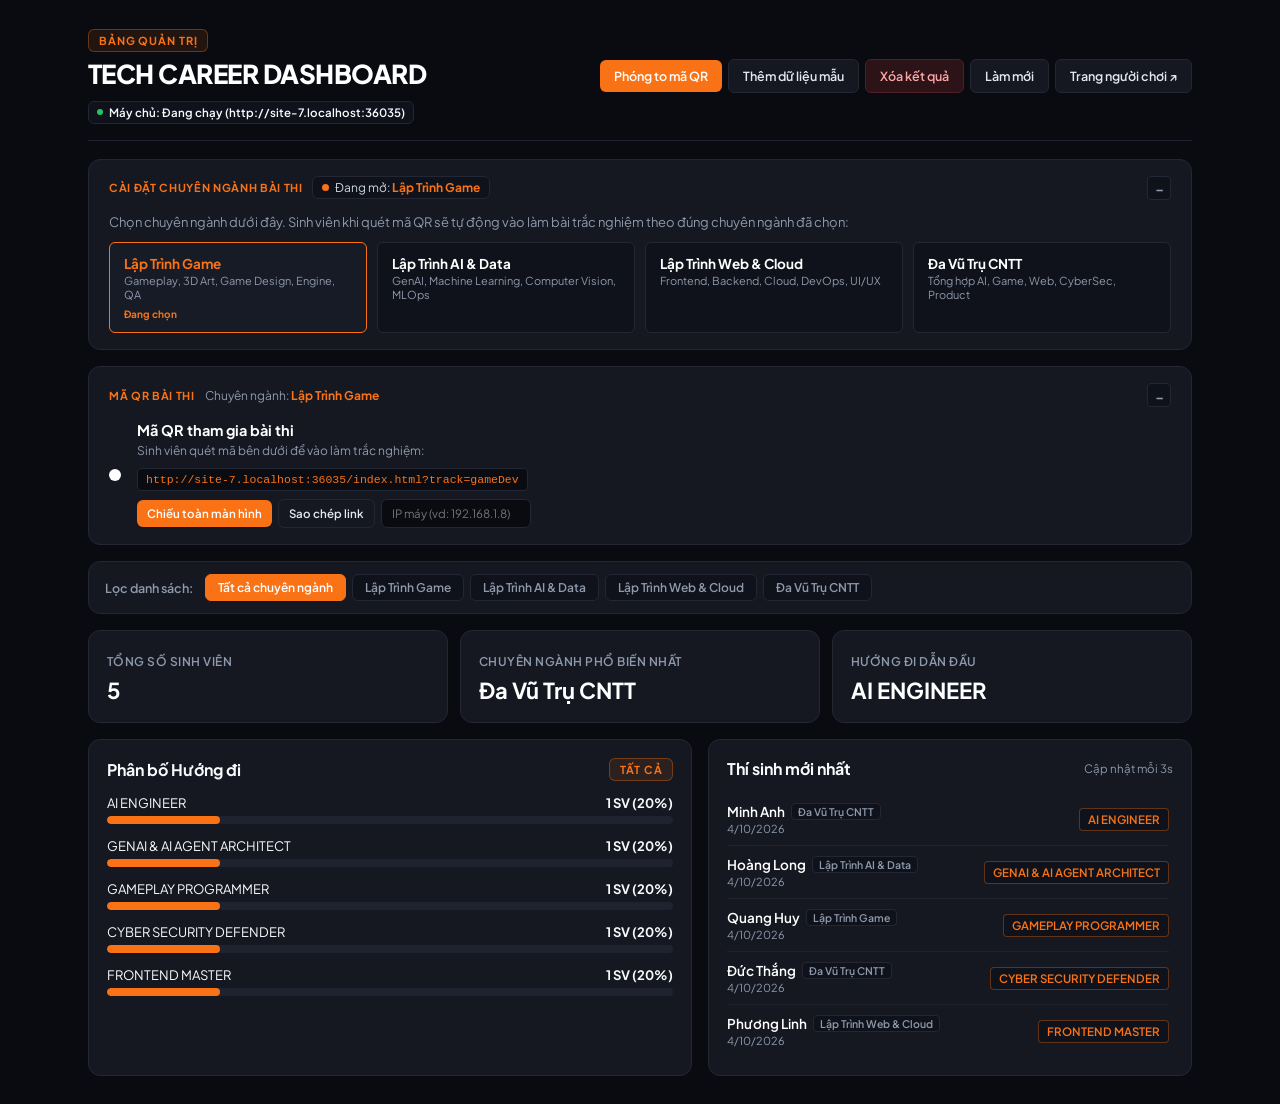
==== commit 2fdb9c1c: "feat: add collapsible and auto-collapsing controls (-/+) for Admin track settings and QR code boxes" ====
--- a/admin.html
+++ b/admin.html
@@ -29,65 +29,87 @@
       </div>
     </header>
 
-    <!-- ADMIN TRACK CONTROLLER -->
-    <section class="admin-control-card">
-      <div class="control-header">
-        <div class="control-badge">CÀI ĐẶT CHUYÊN NGÀNH BÀI THI</div>
-        <div class="active-room-pill" id="activeRoomPill">
-          <span class="pulse-dot"></span>
-          <span>Đang mở: <b id="activeTrackNameDisplay">Lập Trình Game</b></span>
+    <!-- BOX 1: ADMIN TRACK CONTROLLER (COLLAPSIBLE) -->
+    <section class="admin-control-card collapsible" id="adminControlCard">
+      <div class="collapsible-header" onclick="toggleCardCollapse('adminControlCard')">
+        <div class="header-left">
+          <span class="control-badge">CÀI ĐẶT CHUYÊN NGÀNH BÀI THI</span>
+          <div class="active-room-pill" id="activeRoomPill">
+            <span class="pulse-dot"></span>
+            <span>Đang mở: <b id="activeTrackNameDisplay">Lập Trình Game</b></span>
+          </div>
         </div>
+        <button type="button" class="btn-toggle" id="btnToggleTrack" title="Đóng / Mở box" onclick="event.stopPropagation(); toggleCardCollapse('adminControlCard');">
+          <span class="toggle-icon"></span>
+        </button>
       </div>
-      <p class="control-desc">Chọn chuyên ngành dưới đây. Sinh viên khi quét mã QR sẽ tự động vào làm bài trắc nghiệm theo đúng chuyên ngành đã chọn:</p>
-      
-      <div class="admin-track-selector" id="adminTrackSelector">
-        <button type="button" class="admin-track-btn" data-track="gameDev" onclick="setActiveTrack('gameDev')">
-          <div class="btn-text">
-            <strong>Lập Trình Game</strong>
-            <small>Gameplay, 3D Art, Game Design, Engine, QA</small>
-          </div>
-          <span class="btn-check">Đang chọn</span>
-        </button>
 
-        <button type="button" class="admin-track-btn" data-track="aiFuture" onclick="setActiveTrack('aiFuture')">
-          <div class="btn-text">
-            <strong>Lập Trình AI & Data</strong>
-            <small>GenAI, Machine Learning, Computer Vision, MLOps</small>
-          </div>
-          <span class="btn-check">Đang chọn</span>
-        </button>
+      <div class="collapsible-body">
+        <p class="control-desc">Chọn chuyên ngành dưới đây. Sinh viên khi quét mã QR sẽ tự động vào làm bài trắc nghiệm theo đúng chuyên ngành đã chọn:</p>
+        
+        <div class="admin-track-selector" id="adminTrackSelector">
+          <button type="button" class="admin-track-btn" data-track="gameDev" onclick="setActiveTrack('gameDev')">
+            <div class="btn-text">
+              <strong>Lập Trình Game</strong>
+              <small>Gameplay, 3D Art, Game Design, Engine, QA</small>
+            </div>
+            <span class="btn-check">Đang chọn</span>
+          </button>
 
-        <button type="button" class="admin-track-btn" data-track="webDev" onclick="setActiveTrack('webDev')">
-          <div class="btn-text">
-            <strong>Lập Trình Web & Cloud</strong>
-            <small>Frontend, Backend, Cloud, DevOps, UI/UX</small>
-          </div>
-          <span class="btn-check">Đang chọn</span>
-        </button>
+          <button type="button" class="admin-track-btn" data-track="aiFuture" onclick="setActiveTrack('aiFuture')">
+            <div class="btn-text">
+              <strong>Lập Trình AI & Data</strong>
+              <small>GenAI, Machine Learning, Computer Vision, MLOps</small>
+            </div>
+            <span class="btn-check">Đang chọn</span>
+          </button>
 
-        <button type="button" class="admin-track-btn" data-track="itGeneral" onclick="setActiveTrack('itGeneral')">
-          <div class="btn-text">
-            <strong>Đa Vũ Trụ CNTT</strong>
-            <small>Tổng hợp AI, Game, Web, CyberSec, Product</small>
-          </div>
-          <span class="btn-check">Đang chọn</span>
-        </button>
+          <button type="button" class="admin-track-btn" data-track="webDev" onclick="setActiveTrack('webDev')">
+            <div class="btn-text">
+              <strong>Lập Trình Web & Cloud</strong>
+              <small>Frontend, Backend, Cloud, DevOps, UI/UX</small>
+            </div>
+            <span class="btn-check">Đang chọn</span>
+          </button>
+
+          <button type="button" class="admin-track-btn" data-track="itGeneral" onclick="setActiveTrack('itGeneral')">
+            <div class="btn-text">
+              <strong>Đa Vũ Trụ CNTT</strong>
+              <small>Tổng hợp AI, Game, Web, CyberSec, Product</small>
+            </div>
+            <span class="btn-check">Đang chọn</span>
+          </button>
+        </div>
       </div>
     </section>
 
-    <!-- QR Code Quick Card -->
-    <section class="qr-card">
-      <div id="qrCodePreview" class="qr-container"></div>
-      <div class="qr-info">
-        <h3>Mã QR tham gia bài thi</h3>
-        <p>Sinh viên quét mã bên dưới để vào làm trắc nghiệm chuyên ngành: <b id="qrTrackNotice" style="color:var(--accent);">Lập Trình Game</b></p>
-        <div>
-          <span class="qr-url-badge" id="playerUrlDisplay">Đang tải link...</span>
+    <!-- BOX 2: QR CODE QUICK CARD (COLLAPSIBLE) -->
+    <section class="qr-card collapsible" id="adminQrCard">
+      <div class="collapsible-header" onclick="toggleCardCollapse('adminQrCard')">
+        <div class="header-left">
+          <span class="control-badge">MÃ QR BÀI THI</span>
+          <span class="qr-summary-text">Chuyên ngành: <b id="qrTrackNotice" style="color:var(--accent);">Lập Trình Game</b></span>
         </div>
-        <div class="qr-actions">
-          <button type="button" class="secondary btn-sm btn-accent" onclick="openQrModal()">Chiếu toàn màn hình</button>
-          <button type="button" class="secondary btn-sm" onclick="copyPlayerUrl()">Sao chép link</button>
-          <input type="text" id="customHostInput" class="qr-ip-input" placeholder="IP máy (vd: 192.168.1.8)" title="Nhập IP LAN rồi ấn Enter">
+        <button type="button" class="btn-toggle" id="btnToggleQr" title="Đóng / Mở box" onclick="event.stopPropagation(); toggleCardCollapse('adminQrCard');">
+          <span class="toggle-icon"></span>
+        </button>
+      </div>
+
+      <div class="collapsible-body">
+        <div class="qr-inner-flex">
+          <div id="qrCodePreview" class="qr-container"></div>
+          <div class="qr-info">
+            <h3>Mã QR tham gia bài thi</h3>
+            <p>Sinh viên quét mã bên dưới để vào làm trắc nghiệm:</p>
+            <div>
+              <span class="qr-url-badge" id="playerUrlDisplay">Đang tải link...</span>
+            </div>
+            <div class="qr-actions">
+              <button type="button" class="secondary btn-sm btn-accent" onclick="openQrModal()">Chiếu toàn màn hình</button>
+              <button type="button" class="secondary btn-sm" onclick="copyPlayerUrl()">Sao chép link</button>
+              <input type="text" id="customHostInput" class="qr-ip-input" placeholder="IP máy (vd: 192.168.1.8)" title="Nhập IP LAN rồi ấn Enter">
+            </div>
+          </div>
         </div>
       </div>
     </section>
--- a/css/style.css
+++ b/css/style.css
@@ -24,7 +24,7 @@
 
 body {
   margin: 0;
-  font-family: 'Plus Jakarta Sans', 'Outfit', Inter, -apple-system, BlinkMacSystemFont, 'Segoe UI', Roboto, sans-serif;
+  font-family: 'Plus Jakarta Sans', -apple-system, BlinkMacSystemFont, 'Segoe UI', Roboto, sans-serif;
   background-color: var(--bg);
   color: var(--text);
   min-height: 100vh;
@@ -532,7 +532,7 @@
   align-items: center;
   gap: 16px;
   flex-wrap: wrap;
-  margin-bottom: 20px;
+  margin-bottom: 18px;
   padding-bottom: 16px;
   border-bottom: 1px solid var(--line);
 }
@@ -561,24 +561,84 @@
   border-color: #383f55;
 }
 
-/* Admin Track Selector Panel */
-.admin-control-card {
+/* =========================================================
+   COLLAPSIBLE BOX SYSTEM (BOX 1 & BOX 2)
+   ========================================================= */
+.collapsible {
   background: var(--card);
   border: 1px solid var(--card-border);
   border-radius: var(--radius);
-  padding: 18px 20px;
-  margin-bottom: 18px;
-}
-
-.control-header {
+  padding: 16px 20px;
+  margin-bottom: 16px;
+  transition: border-color 0.15s ease;
+}
+
+.collapsible-header {
   display: flex;
   justify-content: space-between;
+  align-items: center;
+  gap: 12px;
+  cursor: pointer;
+  user-select: none;
+}
+
+.header-left {
+  display: flex;
   align-items: center;
   gap: 10px;
   flex-wrap: wrap;
-  margin-bottom: 8px;
-}
-
+}
+
+.btn-toggle {
+  width: 24px;
+  height: 24px;
+  min-width: 24px;
+  border-radius: 4px;
+  background: #0f121a;
+  border: 1px solid var(--card-border);
+  color: var(--muted);
+  display: inline-flex;
+  align-items: center;
+  justify-content: center;
+  cursor: pointer;
+  padding: 0;
+  margin: 0;
+  transition: all 0.15s ease;
+}
+
+.btn-toggle:hover {
+  border-color: var(--accent);
+  color: var(--accent);
+  background: #191e2b;
+}
+
+.toggle-icon::before {
+  content: "−";
+  font-size: 14px;
+  font-weight: 700;
+  line-height: 1;
+}
+
+.collapsible.collapsed .toggle-icon::before {
+  content: "+";
+}
+
+.collapsible-body {
+  max-height: 480px;
+  opacity: 1;
+  overflow: hidden;
+  transition: max-height 0.25s cubic-bezier(0.4, 0, 0.2, 1), opacity 0.2s ease, margin-top 0.2s ease;
+  margin-top: 14px;
+}
+
+.collapsible.collapsed .collapsible-body {
+  max-height: 0;
+  opacity: 0;
+  margin-top: 0;
+  pointer-events: none;
+}
+
+/* Specific elements inside Box 1 */
 .control-badge {
   font-size: 11px;
   font-weight: 700;
@@ -592,7 +652,7 @@
   gap: 6px;
   background: #0f121a;
   border: 1px solid var(--card-border);
-  padding: 4px 10px;
+  padding: 3px 9px;
   border-radius: var(--radius-sm);
   font-size: 12px;
   color: #cbd5e1;
@@ -605,7 +665,7 @@
 .control-desc {
   font-size: 13px;
   color: var(--muted);
-  margin: 0 0 14px;
+  margin: 0 0 12px;
 }
 
 .admin-track-selector {
@@ -682,13 +742,93 @@
   display: inline-block;
 }
 
+/* Specific elements inside Box 2 (QR Card) */
+.qr-summary-text {
+  font-size: 12px;
+  color: var(--muted);
+}
+
+.qr-inner-flex {
+  display: flex;
+  align-items: center;
+  gap: 16px;
+  flex-wrap: wrap;
+}
+
+.qr-container {
+  background: #fff;
+  padding: 6px;
+  border-radius: var(--radius-sm);
+  display: inline-flex;
+  justify-content: center;
+  align-items: center;
+}
+
+.qr-container img, .qr-container canvas {
+  display: block;
+  max-width: 100%;
+  height: auto;
+}
+
+.qr-info {
+  flex: 1;
+  min-width: 220px;
+}
+
+.qr-info h3 {
+  margin: 0 0 4px;
+  font-size: 14.5px;
+  color: #fff;
+}
+
+.qr-info p {
+  margin: 0 0 8px;
+  font-size: 12px;
+  color: var(--muted);
+}
+
+.qr-url-badge {
+  display: inline-block;
+  padding: 4px 8px;
+  background: #0a0c12;
+  border: 1px solid var(--card-border);
+  border-radius: 4px;
+  font-family: monospace;
+  font-size: 11.5px;
+  color: var(--accent);
+  word-break: break-all;
+  margin-bottom: 8px;
+}
+
+.qr-actions {
+  display: flex;
+  gap: 6px;
+  flex-wrap: wrap;
+  align-items: center;
+}
+
+.btn-sm {
+  padding: 6px 10px;
+  font-size: 11.5px;
+}
+
+.qr-ip-input {
+  padding: 6px 10px;
+  font-size: 11.5px;
+  border-radius: var(--radius-sm);
+  border: 1px solid var(--card-border);
+  background: #090b10;
+  color: #fff;
+  width: 150px;
+}
+
 /* Filter Section */
 .filter-section {
   background: var(--card);
   border: 1px solid var(--card-border);
   border-radius: var(--radius);
   padding: 12px 16px;
-  margin-bottom: 18px;
+  margin-bottom: 16px;
   display: flex;
   align-items: center;
   gap: 12px;
@@ -737,7 +877,7 @@
   display: grid;
   grid-template-columns: 1fr;
   gap: 12px;
-  margin-bottom: 18px;
+  margin-bottom: 16px;
 }
 
 @media(min-width: 720px) {
@@ -810,86 +950,6 @@
   background: var(--accent);
   border-radius: 4px;
   transition: width 0.2s ease;
-}
-
-/* QR Code & Modal */
-.qr-card {
-  display: flex;
-  align-items: center;
-  gap: 18px;
-  background: var(--card);
-  border: 1px solid var(--card-border);
-  border-radius: var(--radius);
-  padding: 16px 18px;
-  margin-bottom: 18px;
-  flex-wrap: wrap;
-}
-
-.qr-container {
-  background: #fff;
-  padding: 6px;
-  border-radius: var(--radius-sm);
-  display: inline-flex;
-  justify-content: center;
-  align-items: center;
-}
-
-.qr-container img, .qr-container canvas {
-  display: block;
-  max-width: 100%;
-  height: auto;
-}
-
-.qr-info {
-  flex: 1;
-  min-width: 220px;
-}
-
-.qr-info h3 {
-  margin: 0 0 4px;
-  font-size: 15px;
-  color: #fff;
-}
-
-.qr-info p {
-  margin: 0 0 8px;
-  font-size: 12.5px;
-  color: var(--muted);
-}
-
-.qr-url-badge {
-  display: inline-block;
-  padding: 4px 8px;
-  background: #0a0c12;
-  border: 1px solid var(--card-border);
-  border-radius: 4px;
-  font-family: monospace;
-  font-size: 11.5px;
-  color: var(--accent);
-  word-break: break-all;
-  margin-bottom: 8px;
-}
-
-.qr-actions {
-  display: flex;
-  gap: 6px;
-  flex-wrap: wrap;
-  align-items: center;
-}
-
-.btn-sm {
-  padding: 6px 10px;
-  font-size: 11.5px;
-}
-
-.qr-ip-input {
-  padding: 6px 10px;
-  font-size: 11.5px;
-  border-radius: var(--radius-sm);
-  border: 1px solid var(--card-border);
-  background: #090b10;
-  color: #fff;
-  width: 150px;
 }
 
 /* Modal */
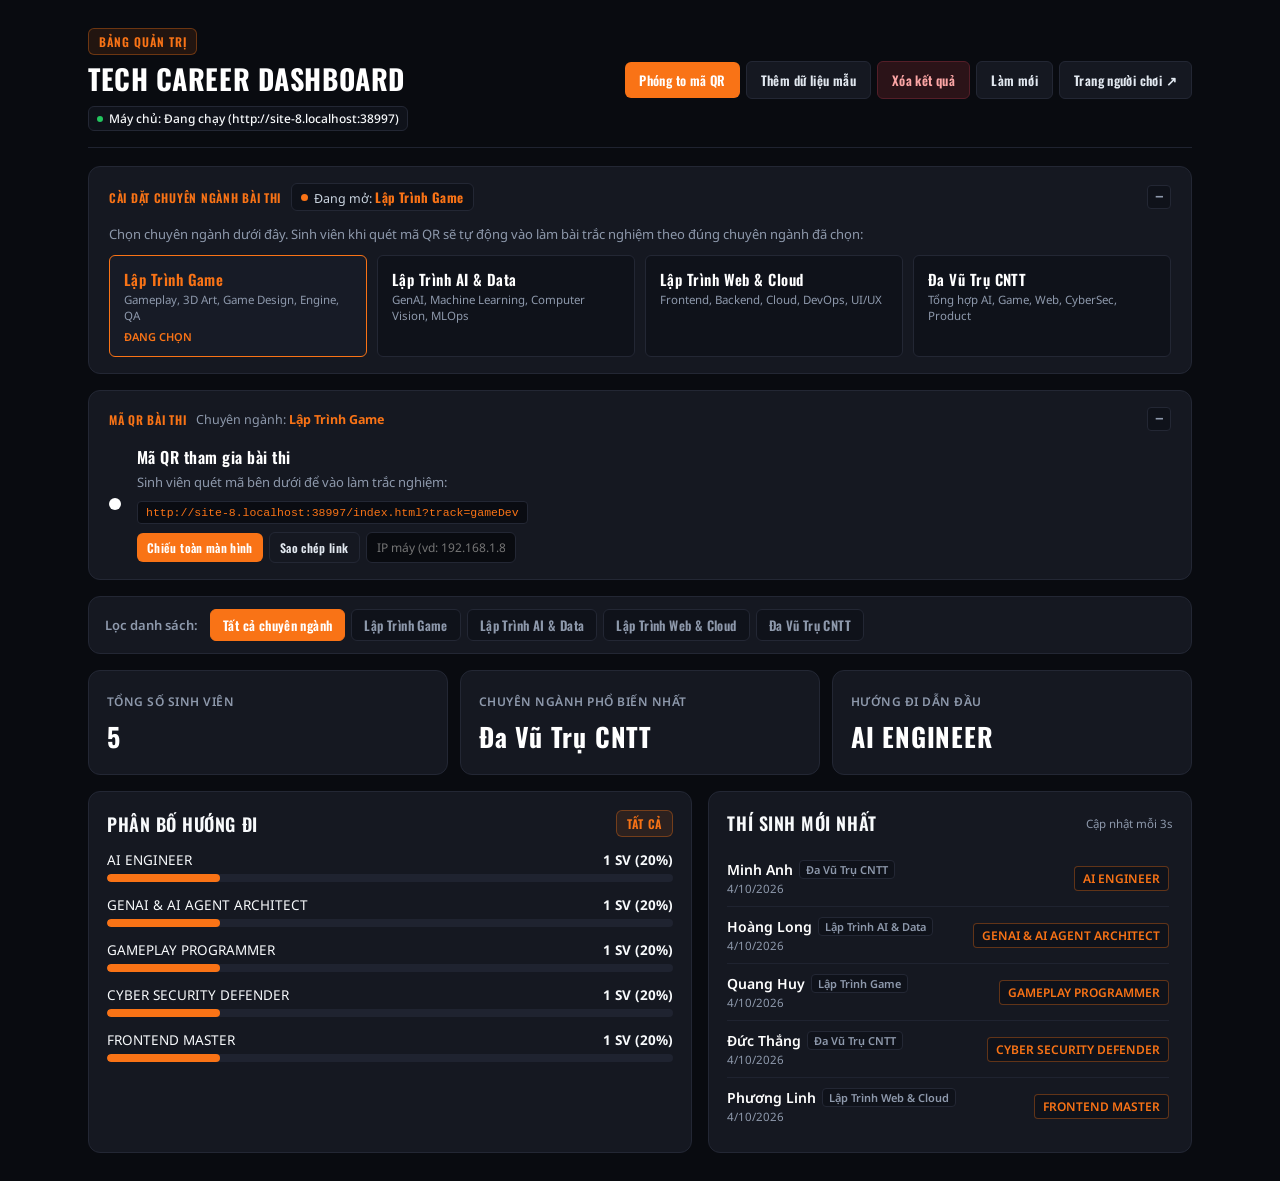
==== commit 23a63b91: "style: apply Google Fonts Oswald for titles and Noto Sans for content across website" ====
--- a/admin.html
+++ b/admin.html
@@ -7,7 +7,7 @@
   <link rel="stylesheet" href="css/style.css">
   <link rel="preconnect" href="https://fonts.googleapis.com">
   <link rel="preconnect" href="https://fonts.gstatic.com" crossorigin>
-  <link href="https://fonts.googleapis.com/css2?family=Plus+Jakarta+Sans:wght@400;500;600;700;800&display=swap" rel="stylesheet">
+  <link href="https://fonts.googleapis.com/css2?family=Noto+Sans:wght@400;500;600;700&family=Oswald:wght@500;600;700&display=swap" rel="stylesheet">
 </head>
 <body class="admin-body">
   <main class="admin">
--- a/css/style.css
+++ b/css/style.css
@@ -1,6 +1,9 @@
 /* =========================================================
    TECH CAREER MULTIVERSE — MINIMAL DARK & ORANGE THEME
+   Fonts: Oswald (Headings & Badges), Noto Sans (Body & UI)
    ========================================================= */
+
+@import url('https://fonts.googleapis.com/css2?family=Noto+Sans:wght@400;500;600;700&family=Oswald:wght@500;600;700&display=swap');
 
 * {
   box-sizing: border-box;
@@ -20,11 +23,13 @@
   --accent-border: rgba(249, 115, 22, 0.35);
   --radius: 12px;
   --radius-sm: 6px;
+  --font-heading: 'Oswald', sans-serif;
+  --font-body: 'Noto Sans', -apple-system, BlinkMacSystemFont, 'Segoe UI', Roboto, sans-serif;
 }
 
 body {
   margin: 0;
-  font-family: 'Plus Jakarta Sans', -apple-system, BlinkMacSystemFont, 'Segoe UI', Roboto, sans-serif;
+  font-family: var(--font-body);
   background-color: var(--bg);
   color: var(--text);
   min-height: 100vh;
@@ -32,7 +37,15 @@
 }
 
 button, input, select {
-  font: inherit;
+  font-family: var(--font-body);
+}
+
+h1, h2, h3, h4, .badge, .eyebrow, .metric strong, .counter-badge, 
+.control-badge, .skills-title, .modal-track-badge, .btn-start, 
+.btn-primary, .secondary, .filter-pill, .active-room-pill b, 
+.banner-label, .admin-track-btn strong {
+  font-family: var(--font-heading);
+  letter-spacing: 0.03em;
 }
 
 .shell {
@@ -61,19 +74,19 @@
   background: var(--accent-subtle);
   border: 1px solid var(--accent-border);
   border-radius: var(--radius-sm);
-  font-size: 11px;
+  font-size: 12px;
+  font-weight: 600;
+  letter-spacing: 0.08em;
+  color: var(--accent);
+  text-transform: uppercase;
+}
+
+h1 {
+  font-size: clamp(26px, 5.5vw, 36px);
   font-weight: 700;
-  letter-spacing: 0.08em;
-  color: var(--accent);
-  text-transform: uppercase;
-}
-
-h1 {
-  font-size: clamp(24px, 5vw, 32px);
-  font-weight: 800;
   line-height: 1.25;
   margin: 14px 0 8px;
-  letter-spacing: -0.02em;
+  text-transform: uppercase;
   color: #ffffff;
 }
 
@@ -83,7 +96,7 @@
 
 .hero-sub {
   color: var(--muted);
-  line-height: 1.5;
+  line-height: 1.55;
   font-size: 14px;
   margin: 0 0 20px;
 }
@@ -130,8 +143,10 @@
   margin-top: 10px;
   background: var(--accent);
   color: #ffffff;
-  font-weight: 700;
-  font-size: 14px;
+  font-weight: 600;
+  font-size: 16px;
+  text-transform: uppercase;
+  letter-spacing: 0.05em;
   cursor: pointer;
   transition: background-color 0.15s ease;
 }
@@ -146,7 +161,7 @@
 }
 
 .tiny {
-  font-size: 12px;
+  font-size: 12.5px;
   color: var(--muted);
   margin-top: 14px;
 }
@@ -159,7 +174,7 @@
 }
 
 .admin-link {
-  font-size: 12.5px;
+  font-size: 13px;
   color: var(--muted);
   text-decoration: none;
 }
@@ -197,9 +212,9 @@
 }
 
 .banner-label {
-  font-size: 10.5px;
-  font-weight: 700;
-  letter-spacing: 0.06em;
+  font-size: 11.5px;
+  font-weight: 600;
+  letter-spacing: 0.08em;
   color: var(--accent);
   text-transform: uppercase;
 }
@@ -210,14 +225,15 @@
 
 .banner-text h3 {
   margin: 0 0 2px;
-  font-size: 16px;
-  font-weight: 700;
+  font-size: 18px;
+  font-weight: 600;
+  text-transform: uppercase;
   color: #fff;
 }
 
 .banner-text p {
   margin: 0;
-  font-size: 12.5px;
+  font-size: 13px;
   color: var(--muted);
   line-height: 1.4;
 }
@@ -241,7 +257,7 @@
 
 .user-chip {
   font-size: 13px;
-  font-weight: 600;
+  font-weight: 500;
   color: #cbd5e1;
 }
 
@@ -255,13 +271,13 @@
   align-items: center;
   justify-content: space-between;
   color: var(--muted);
-  font-size: 12.5px;
+  font-size: 13px;
 }
 
 .counter-badge {
-  font-weight: 700;
-  color: var(--accent);
-  font-size: 12.5px;
+  font-weight: 600;
+  color: var(--accent);
+  font-size: 14px;
 }
 
 .progress {
@@ -285,16 +301,16 @@
 }
 
 .question-box h2 {
-  font-size: 17px;
+  font-size: 18px;
   line-height: 1.5;
   margin: 0;
-  font-weight: 700;
+  font-weight: 600;
   color: #ffffff;
 }
 
 .q-num {
   color: var(--accent);
-  font-weight: 700;
+  font-weight: 600;
 }
 
 .answers {
@@ -310,13 +326,13 @@
   border-radius: var(--radius-sm);
   padding: 13px 15px;
   font-weight: 500;
-  font-size: 13.5px;
+  font-size: 14px;
   color: #e2e8f0;
   cursor: pointer;
   display: flex;
   align-items: flex-start;
   gap: 10px;
-  line-height: 1.4;
+  line-height: 1.45;
   transition: border-color 0.15s ease, background 0.15s ease;
 }
 
@@ -329,13 +345,14 @@
   display: inline-flex;
   align-items: center;
   justify-content: center;
-  width: 20px;
-  height: 20px;
+  width: 22px;
+  height: 22px;
   border-radius: 4px;
   background: #1f2433;
   color: var(--accent);
-  font-size: 11px;
+  font-size: 12px;
   font-weight: 700;
+  font-family: var(--font-heading);
   flex-shrink: 0;
   margin-top: 1px;
 }
@@ -358,7 +375,7 @@
 }
 
 .user-greeting {
-  font-size: 12.5px;
+  font-size: 13px;
   color: var(--muted);
 }
 
@@ -368,30 +385,30 @@
 
 .eyebrow {
   text-transform: uppercase;
-  font-size: 11px;
-  font-weight: 700;
+  font-size: 12px;
+  font-weight: 600;
   letter-spacing: 0.1em;
   color: var(--accent);
-  margin: 0 0 6px;
+  margin: 0 0 4px;
 }
 
 .result-card h1 {
-  font-size: 26px;
+  font-size: clamp(28px, 6vw, 36px);
   margin: 0 0 4px;
   color: #ffffff;
 }
 
 .result-sub {
-  font-size: 13.5px;
-  font-weight: 600;
+  font-size: 14px;
+  font-weight: 500;
   color: var(--muted);
   margin: 0 0 16px;
 }
 
 .result-desc {
   color: #cbd5e1;
-  font-size: 13.5px;
-  line-height: 1.55;
+  font-size: 14px;
+  line-height: 1.6;
   text-align: left;
   background: #0f121a;
   border: 1px solid var(--card-border);
@@ -412,10 +429,11 @@
 
 .skills-title {
   display: block;
-  font-size: 12px;
-  font-weight: 700;
+  font-size: 13px;
+  font-weight: 600;
   color: #f1f5f9;
   margin-bottom: 8px;
+  text-transform: uppercase;
 }
 
 .skills-pills {
@@ -429,8 +447,8 @@
   background: #181d2a;
   border: 1px solid #282f42;
   color: #cbd5e1;
-  font-size: 11.5px;
-  font-weight: 600;
+  font-size: 12px;
+  font-weight: 500;
   padding: 3px 9px;
   border-radius: 4px;
 }
@@ -448,18 +466,18 @@
 
 .advice-content strong {
   display: block;
-  font-size: 12px;
+  font-size: 12.5px;
   color: var(--accent);
   margin-bottom: 4px;
   text-transform: uppercase;
-  letter-spacing: 0.05em;
+  letter-spacing: 0.06em;
 }
 
 .advice-content p {
   margin: 0;
-  font-size: 13px;
+  font-size: 13.5px;
   color: #cbd5e1;
-  line-height: 1.45;
+  line-height: 1.5;
 }
 
 /* Score Section */
@@ -469,10 +487,11 @@
 }
 
 .score-section h3 {
-  font-size: 13px;
-  font-weight: 700;
+  font-size: 14px;
+  font-weight: 600;
   color: var(--muted);
   margin: 0 0 10px;
+  text-transform: uppercase;
 }
 
 .score-list {
@@ -487,7 +506,7 @@
 .score-head {
   display: flex;
   justify-content: space-between;
-  font-size: 12.5px;
+  font-size: 13px;
   margin-bottom: 4px;
   color: #e2e8f0;
 }
@@ -538,8 +557,9 @@
 }
 
 .admin header h1 {
-  font-size: 26px;
+  font-size: 28px;
   margin: 6px 0;
+  letter-spacing: 0.02em;
 }
 
 .secondary {
@@ -550,7 +570,7 @@
   border-radius: var(--radius-sm);
   padding: 8px 14px;
   margin: 0;
-  font-size: 12.5px;
+  font-size: 13px;
   font-weight: 600;
   cursor: pointer;
   transition: background 0.15s, border-color 0.15s;
@@ -614,7 +634,7 @@
 
 .toggle-icon::before {
   content: "−";
-  font-size: 14px;
+  font-size: 15px;
   font-weight: 700;
   line-height: 1;
 }
@@ -640,8 +660,8 @@
 
 /* Specific elements inside Box 1 */
 .control-badge {
-  font-size: 11px;
-  font-weight: 700;
+  font-size: 12px;
+  font-weight: 600;
   color: var(--accent);
   letter-spacing: 0.06em;
 }
@@ -654,12 +674,13 @@
   border: 1px solid var(--card-border);
   padding: 3px 9px;
   border-radius: var(--radius-sm);
-  font-size: 12px;
+  font-size: 12.5px;
   color: #cbd5e1;
 }
 
 .active-room-pill b {
   color: var(--accent);
+  font-size: 13px;
 }
 
 .control-desc {
@@ -714,7 +735,8 @@
 
 .btn-text strong {
   display: block;
-  font-size: 13.5px;
+  font-size: 15px;
+  font-weight: 600;
   color: #fff;
   margin-bottom: 2px;
 }
@@ -725,17 +747,18 @@
 
 .btn-text small {
   display: block;
-  font-size: 11px;
-  color: var(--muted);
-  line-height: 1.3;
+  font-size: 11.5px;
+  color: var(--muted);
+  line-height: 1.35;
 }
 
 .btn-check {
   display: none;
-  font-size: 10px;
-  font-weight: 700;
+  font-size: 11px;
+  font-weight: 600;
   color: var(--accent);
   align-self: flex-start;
+  text-transform: uppercase;
 }
 
 .admin-track-btn.active .btn-check {
@@ -744,7 +767,7 @@
 
 /* Specific elements inside Box 2 (QR Card) */
 .qr-summary-text {
-  font-size: 12px;
+  font-size: 12.5px;
   color: var(--muted);
 }
 
@@ -777,13 +800,14 @@
 
 .qr-info h3 {
   margin: 0 0 4px;
-  font-size: 14.5px;
+  font-size: 16px;
+  font-weight: 600;
   color: #fff;
 }
 
 .qr-info p {
   margin: 0 0 8px;
-  font-size: 12px;
+  font-size: 13px;
   color: var(--muted);
 }
 
@@ -809,12 +833,12 @@
 
 .btn-sm {
   padding: 6px 10px;
-  font-size: 11.5px;
+  font-size: 12px;
 }
 
 .qr-ip-input {
   padding: 6px 10px;
-  font-size: 11.5px;
+  font-size: 12px;
   border-radius: var(--radius-sm);
   border: 1px solid var(--card-border);
   background: #090b10;
@@ -836,7 +860,7 @@
 }
 
 .filter-title {
-  font-size: 12.5px;
+  font-size: 13px;
   font-weight: 600;
   color: var(--muted);
 }
@@ -851,7 +875,7 @@
   width: auto;
   margin: 0;
   padding: 5px 12px;
-  font-size: 12px;
+  font-size: 13px;
   font-weight: 600;
   border-radius: var(--radius-sm);
   background: #0f121a;
@@ -903,7 +927,8 @@
 
 .metric strong {
   display: block;
-  font-size: 22px;
+  font-size: 26px;
+  font-weight: 700;
   margin-top: 6px;
   color: #fff;
 }
@@ -921,8 +946,9 @@
 
 .panel h2 {
   margin: 0 0 14px;
-  font-size: 16px;
-  font-weight: 700;
+  font-size: 18px;
+  font-weight: 600;
+  text-transform: uppercase;
 }
 
 .dash-row {
@@ -934,7 +960,7 @@
   justify-content: space-between;
   gap: 10px;
   margin-bottom: 5px;
-  font-size: 13px;
+  font-size: 13.5px;
 }
 
 .dash-bar {
@@ -1016,8 +1042,8 @@
   background: var(--accent-subtle);
   border: 1px solid var(--accent-border);
   color: var(--accent);
-  font-size: 12.5px;
-  font-weight: 700;
+  font-size: 14px;
+  font-weight: 600;
   padding: 4px 12px;
   border-radius: var(--radius-sm);
   margin: 4px 0 10px;
@@ -1028,7 +1054,7 @@
   background: none;
   border: 1px dashed var(--card-border);
   color: var(--muted);
-  font-size: 12.5px;
+  font-size: 13px;
   padding: 10px;
   border-radius: var(--radius-sm);
   cursor: pointer;
@@ -1048,8 +1074,8 @@
   gap: 6px;
   padding: 3px 8px;
   border-radius: var(--radius-sm);
-  font-size: 11.5px;
-  font-weight: 600;
+  font-size: 12px;
+  font-weight: 500;
   background: #0f121a;
   border: 1px solid var(--card-border);
   margin-top: 4px;
@@ -1115,7 +1141,7 @@
 
 .person-name {
   font-weight: 600;
-  font-size: 13.5px;
+  font-size: 14px;
   color: #fff;
   white-space: nowrap;
   overflow: hidden;
@@ -1124,7 +1150,7 @@
 
 .track-tag {
   display: inline-block;
-  font-size: 10.5px;
+  font-size: 11px;
   font-weight: 600;
   background: #0f121a;
   border: 1px solid var(--card-border);
@@ -1134,7 +1160,7 @@
 }
 
 .person-time {
-  font-size: 11px;
+  font-size: 11.5px;
   color: var(--muted);
   display: block;
   margin-top: 2px;
@@ -1145,7 +1171,7 @@
   border-radius: 4px;
   background: #0f121a;
   border: 1px solid var(--accent-border);
-  font-size: 11.5px;
+  font-size: 12px;
   font-weight: 600;
   color: var(--accent);
   white-space: nowrap;
